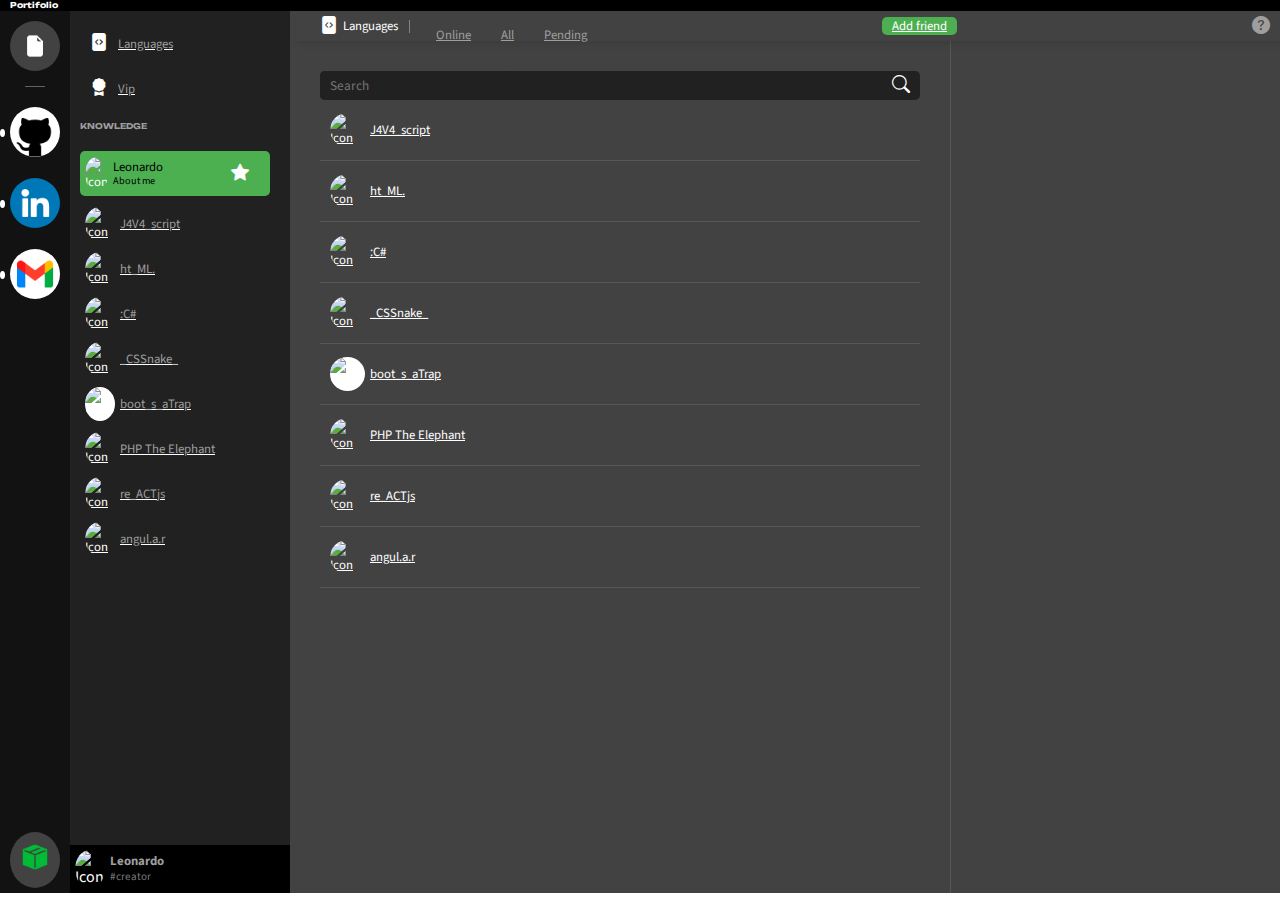
==== index.html @ 5e17e636 "bottom icon" ====
<!DOCTYPE html>
<html lang="pt-br">
<head>
    <meta charset="UTF-8">
    <meta http-equiv="X-UA-Compatible" content="IE=edge">
    <meta name="viewport" content="width=device-width, initial-scale=1.0">
    <link rel="stylesheet" href="https://stackpath.bootstrapcdn.com/bootstrap/4.1.3/css/bootstrap.min.css" integrity="sha384-MCw98/SFnGE8fJT3GXwEOngsV7Zt27NXFoaoApmYm81iuXoPkFOJwJ8ERdknLPMO" crossorigin="anonymous">
    <link rel="stylesheet" href="https://cdn.jsdelivr.net/npm/bootstrap-icons@1.10.3/font/bootstrap-icons.css">
    <link rel="preconnect" href="https://fonts.googleapis.com">
    <link rel="preconnect" href="https://fonts.gstatic.com" crossorigin>
    <link href="https://fonts.googleapis.com/css2?family=Source+Sans+Pro&family=Unbounded:wght@400;700&display=swap" rel="stylesheet">
    <link rel="shortcut icon" href="src/img/favicon.png" type="image/x-icon">
    <link rel="stylesheet" href="src/style.css">
    <title>Portifolio - Leonardo Rodrigues</title>
</head>
<body>
    <main>
        <div class="header"><h1>Portifolio</h1></div>
            <section class="leftbar">
                <div class="socials">
                    <img class="img fixed" src="src/img/start.png" alt="Start" width="50">
                    <div class="bar"></div>
                    <div class="server">
                        <a href="https://github.com/leuxtc/" target="_blank" data-toggle="tooltip" data-placement="right" title="GitHub" data-bs-toggle="tooltip" data-bs-placement="right">
                            <img class="img github" src="src/img/github.png" alt="GitHub" width="50">
                        </a>
                    </div>
                    <div class="server">
                        <a href="https://linkedin.com/in/leorodrosario/" target="_blank" data-toggle="tooltip" data-placement="right" title="LinkedIn" data-bs-toggle="tooltip" data-bs-placement="right">
                            <img class="img linkedin" src="src/img/linkedin.png" alt="LinkedIn" width="50">
                        </a>
                    </div>
                    <div class="server">
                        <a href="mailto:leorod.rosario@gmail.com" target="_blank" data-toggle="tooltip" data-placement="right" title="Email" data-bs-toggle="tooltip" data-bs-placement="right">
                            <img class="img gmail" src="src/img/gmail.png" alt="Gmail" width="50">
                        </a>
                    </div>
                </div>
                <a class="img fixed" href="https://github.com/leuxtc/Portifolio" target="_blank">
                    <img src="src/img/box-seam.png" alt="Repository" width="50px">
                </a>
            </section>

        <section class="languages">
            <article class="sections">
                <a href="#" class="item press btn">
                    <i class="bi bi-file-code-fill"></i>
                    <p>Languages</p>
                </a>
                <a href="#" class="item press btn">
                    <i class="bi bi-award-fill"></i>
                    <p>Vip</p>
                </a>
                <h1>KNOWLEDGE</h1>
            </article>
            <article class="overflow languages-list">
                <div class="item press portifolio">
                    <img src="https://avatars.githubusercontent.com/u/76859490?v=4"alt="Icon" class="icon">
                    <div class="name">
                        <p id="name">Leonardo</p>
                        <p id="aboutme">About me</p>
                    </div>
                    <i class="bi bi-star-fill"></i>
                </div>
                <div class="languages-users">
                    <a href="#" class="item press">
                        <img src="https://cdn-icons-png.flaticon.com/512/5968/5968292.png"alt="Icon" class="icon">
                        <p>J4V4_script</p>
                    </a>
                    <a href="#" class="item press">
                        <img src="https://cdn-icons-png.flaticon.com/512/1051/1051277.png"alt="Icon" class="icon">
                        <p>ht_ML.</p>
                    </a>
                    <a href="#" class="item press">
                        <img src="https://cdn-icons-png.flaticon.com/512/6132/6132221.png"alt="Icon" class="icon">
                        <p>:C#</p>
                    </a>
                    <a href="#" class="item press">
                        <img src="https://cdn-icons-png.flaticon.com/512/732/732190.png"alt="Icon" class="icon">
                        <p>_CSSnake_</p>
                    </a>
                    <a href="#" class="item press">
                        <img src="https://cdn-icons-png.flaticon.com/512/5968/5968672.png"alt="Icon" class="icon" style="background-color: white;">
                        <p>boot_s_aTrap</p>
                    </a>
                    <a href="#" class="item press">
                        <img src="https://cdn-icons-png.flaticon.com/512/528/528261.png"alt="Icon" class="icon">
                        <p>PHP The Elephant</p>
                    </a>
                    <a href="#" class="item press">
                        <img src="https://cdn-icons-png.flaticon.com/512/875/875209.png"alt="Icon" class="icon">
                        <p>re_ACTjs</p>
                    </a>
                    <a href="#" class="item press">
                        <img src="https://cdn.jsdelivr.net/gh/devicons/devicon/icons/angularjs/angularjs-original.svg"alt="Icon" class="icon">
                        <p>angul.a.r</p>
                    </a>
                </div>
            </article>
            <div class="perfil">
                <img src="https://avatars.githubusercontent.com/u/76859490?v=4" alt="Icon"class="icon">
                <div class="name">
                    <p id="username">Leonardo</p>
                    <p id="tag">#creator</p>
                </div>
            </div>
        </section>

        <section class="active">
            <article class="active-header">
                <div class="active-title">
                    <i class="bi bi-file-code-fill"></i>
                    <p>Languages</p>
                    <div class="bar"></div>
                    <nav>
                        <ul>
                            <li>
                                <a href="#" class="press"  id="online">Online</a>
                            </li>
                            <li>
                                <a href="#" class="press"  id="all">All</a>
                            </li>
                            <li>
                                <a href="#" class="press"  id="pending">Pending</a>
                            </li>
                            
                        </ul>
                    </nav>
                </div>
                <a href="https://github.com/leuxtc" target="_blank" class="press"  id="add">Add friend</a>
                <a href="#" class="press bi bi-question-circle-fill" data-toggle="tooltip" data-placement="bottom" title="About" data-bs-toggle="tooltip" data-bs-placement="right"></a>
            </article>

            <article class="active-languages">
                <label for="search" class="search">
                    <input type="search" name="search" id="search" placeholder="Search" autocomplete="off">
                    <i class="bi bi-search"></i>
                </label>

                <div class="active-list overflow">
                    <a href="#" class="item press">
                        <img src="https://cdn-icons-png.flaticon.com/512/5968/5968292.png"alt="Icon" class="icon">
                        <p>J4V4_script</p>
                    </a>
                    <a href="#" class="item press">
                        <img src="https://cdn-icons-png.flaticon.com/512/1051/1051277.png"alt="Icon" class="icon">
                        <p>ht_ML.</p>
                    </a>
                    <a href="#" class="item press">
                        <img src="https://cdn-icons-png.flaticon.com/512/6132/6132221.png"alt="Icon" class="icon">
                        <p>:C#</p>
                    </a>
                    <a href="#" class="item press">
                        <img src="https://cdn-icons-png.flaticon.com/512/732/732190.png"alt="Icon" class="icon">
                        <p>_CSSnake_</p>
                    </a>
                    <a href="#" class="item press">
                        <img src="https://cdn-icons-png.flaticon.com/512/5968/5968672.png"alt="Icon" class="icon" style="background-color: white;">
                        <p>boot_s_aTrap</p>
                    </a>
                    <a href="#" class="item press">
                        <img src="https://cdn-icons-png.flaticon.com/512/528/528261.png"alt="Icon" class="icon">
                        <p>PHP The Elephant</p>
                    </a>
                    <a href="#" class="item press">
                        <img src="https://cdn-icons-png.flaticon.com/512/875/875209.png"alt="Icon" class="icon">
                        <p>re_ACTjs</p>
                    </a>
                    <a href="#" class="item press">
                        <img src="https://cdn.jsdelivr.net/gh/devicons/devicon/icons/angularjs/angularjs-original.svg"alt="Icon" class="icon">
                        <p>angul.a.r</p>
                    </a>
                </div>
            </article>
            <article class="learn">
                <div class="studying">
                    
                </div>
            </article>
        </section>
    </main>
    <script src="https://cdnjs.cloudflare.com/ajax/libs/popper.js/1.14.3/umd/popper.min.js" integrity="sha384-ZMP7rVo3mIykV+2+9J3UJ46jBk0WLaUAdn689aCwoqbBJiSnjAK/l8WvCWPIPm49" crossorigin="anonymous"></script>
    <script src="https://code.jquery.com/jquery-3.3.1.slim.min.js" integrity="sha384-q8i/X+965DzO0rT7abK41JStQIAqVgRVzpbzo5smXKp4YfRvH+8abtTE1Pi6jizo" crossorigin="anonymous"></script>
    <script src="https://stackpath.bootstrapcdn.com/bootstrap/4.1.3/js/bootstrap.min.js" integrity="sha384-ChfqqxuZUCnJSK3+MXmPNIyE6ZbWh2IMqE241rYiqJxyMiZ6OW/JmZQ5stwEULTy" crossorigin="anonymous"></script>
    <script>
        const tooltipTriggerList = document.querySelectorAll('[data-bs-toggle="tooltip"]')
        const tooltipList = [...tooltipTriggerList].map(tooltipTriggerEl => new bootstrap.Tooltip(tooltipTriggerEl))
    </script>
</body>
</html>
---- src/style.css ----
@charset "UTF-8";
@import url("https://cdn.jsdelivr.net/npm/bootstrap-icons@1.10.3/font/bootstrap-icons.css");
* {
    margin: 0px;
    padding: 0px;
    font-family: 'Source Sans Pro', sans-serif;
    color: white;
    list-style: none;
    box-sizing: border-box;
}

/* COLORS */
:root {
    --black:          #000000;
    --black-lessdark: #161616;
    --black-darklight:#121212;
    --black-light:    #212121;
    --grey-dark:      #424242;
    --green-dark:     #346936;
    --green:          #4caf50;
    --green-press:    #50bb54;
    --press:          #9e9e9e39;
    --white-dark:     #9e9e9e;
    --white:          #ffffff;
}

/* ---------------GLOBAL CONFIGS---------------- */

/* SCROLLBAR */
::-webkit-scrollbar{
    background-color: transparent;
    width: 8px;
}

::-webkit-scrollbar-thumb {
    background-color: var(--black);
    border-radius: 8px;
}

/* OVERFLOW */
.overflow {
    max-height: 70vh;
    overflow-y: scroll;
}

/* ITEMS */
a:hover {text-decoration: none;}
p{color: var(--white-dark); margin: 0 5px;}
.bi{font-style: normal;}

.item {
    display: flex;
    align-items: center;
    padding: 0 5px;
    height: 45px;
    font-size: .8em;
    cursor: pointer;
}

.press:hover {
    border-radius: 5px;
    background-color: var(--press);
}

.press:hover p{
    color: var(--white);
}

/* ICONS */
.icon {
    border-radius: 50%;
    width: 30px;
}

.bi {
    font-size: 18px;
}

/* ---------------MAIN---------------- */

/* CONTAINERS */
body, html {
    overflow: hidden;
}

main {
    display: grid;
    grid-template-columns: 70px 220px 1fr;
    grid-template-rows: 11px 98vh;
}

/* HEADER */
.header {
    grid-column: 1/4;
    margin: 0;
    
    background-color: var(--black);
}

.header h1 {
    font-family: 'Unbounded', Arial, Helvetica, sans-serif ,cursive;
    font-size: .5em;
    margin: 0 10px;
}

/* SERVERS */
.leftbar {
    display: flex;
    flex-direction: column;
    justify-content: space-between;
    background-color: var(--black-darklight);
}

.socials {
    display: flex;
    flex-direction: column;
}

.server {
    display: flex;
    align-items: center;
    width: 100%;
}

.server::before {
    transition: .3s;
    content: '';
    width: 5px;
    height: 8px;
    border-radius: 50%;
    background-color: var(--white);
}

.server:hover::before {
    transition: .3s;
    height: 20px;
    border-radius: 2px;
}

.img {
    transition: .3s;
    border-radius: 50%;
    margin: 10px 10px 5px 5px;
}

.img:hover {
    transition: .5s;
    border-radius: 10px;
    cursor: pointer;
}

.bar {
    width: 20px;
    height: 1px;
    margin: 10px auto;
    background-color: rgba(255, 255, 255, 0.341);
}

.github {
    background-color: #ffffff;
}

.linkedin {
    background-color: #0077b7;
}

.gmail {
    background-color: #ffffff;
}

.fixed {
    margin-left: 10px;
    background-color: var(--grey-dark);
}

/* LANGUAGES */
.languages {
    display: grid;
    flex-direction: column;
    grid-template-rows: .1fr 65vh;

    grid-column: 2;
    background-color: var(--black-light);
}

.sections {
    margin: 10px;
    grid-row: 1;
}

.sections i {
    margin-left: 5px;
}

.btn p {
    margin-left: 10px;
}

.languages h1 {
    display: flex;
    justify-content: space-between;
    margin: 10px auto;
    font-family: 'Unbounded', Arial, Helvetica, sans-serif ,cursive;
    font-size: .5em;
    color: var(--white-dark);
    cursor: pointer;
}

.languages h1:hover {
    color: var(--white);
}

.languages-list {
    display: flex;
    flex-direction: column;
    padding: 0 10px;

    grid-row: 2;
}

/* PORTIFOLIO */
.portifolio {
    display: flex;
    position: absolute;
    width: 190px;
    border-radius: 5px;
    background-color: var(--green);
    text-decoration: none;
}

.name {
    display: flex;
    flex-direction: column;
}

.name p {
    margin-bottom: 0rem;
    line-height: 1.3em;
    color: var(--black);
}

.name p#aboutme {
    font-size: .8em;
}

.portifolio:hover {
    background-color: var(--green-press);
}

.bi-star-fill {
    transition: 1s;
    margin: 0 35%;
}

.bi-star-fill:hover {
    transition: .8s;
    transform: rotate(1turn) scale(1.2);
    color: yellow;
}

.languages-users {
    margin-top: 50px;
}

/* PERFIL */
.perfil {
    display: flex;
    align-self: flex-end;
    align-items: center;

    position: absolute;
    width: 220px;
    padding: 5px;

    background-color: var(--black);
}

#username {
    font-weight: bold;
    font-size: .8em;
    color: var(--white-dark);
}

#tag {
    color: #9e9e9ec9;
    font-size: .7em;
}

/* ACTIVE HEADER*/
.active {
    display: grid;
    grid-template-columns: 2fr 1fr;
    grid-template-rows: 30px 1fr;
    
    grid-row: 2;
    grid-column: 3;
}

@media screen and (max-width: 780px) {
    .active {
        grid-template-columns: 1fr;
        grid-template-rows: 30px 1fr 1fr;
    }

    .learn {
        grid-row: 3;
    }
}

.active-header {
    display: flex;
    align-items: center;
    justify-content: space-between;

    grid-column: 1/3;
    z-index: 1;

    box-shadow: 7px 0px 10px rgba(0, 0, 0, 0.158);
    background-color: var(--grey-dark);
    font-size: .8em;
}

.active-title {
    display: flex;
    align-items: center;
    margin-left: 30px;
    cursor: pointer;
}

.active-header p {
    color: var(--white);
}

.active-title .bar {
    width: 13px;
    rotate: z 90deg;
}

.nav {
    display: flex;
    justify-content: space-between;
}

.active-header ul {
    display: flex;
    height: 0;
}

.active-header #add {
    border-radius: 5px;
    color: var(--white);
    background-color: var(--green);
}

.active-header a:hover {
    color: var(--white);
}

.active-header a {
    color: var(--white-dark);
    align-self: center;
    margin-left: 10px;
    padding: 0 10px;
}

.bi-question-circle-fill:hover {
    background-color: transparent;
}

/* ACTIVE LANGUAGES */

.active-languages {
    display: flex;
    flex-direction: column;
    padding: 30px;
    background-color: var(--grey-dark);
}

.active-languages p {color: var(--white);}

.search {
    display: flex;
    align-items: center;
    justify-content: space-between;
    border-radius: 5px;
    padding-right: 10px;
    background-color: var(--black-light);
}

#search {
    border: none;
    border-radius: 5px;
    padding: 5px 10px;
    max-width: 100%;
    background-color: var(--black-light);
}

#search::placeholder {
    border: none;
}

.active-languages .item {
    padding: 30px 10px;
    border-bottom: solid 1px var(--press);
}

.active-languages .icon {
    width: 35px;
}

/* LEARN */
.learn {
    border-left: solid 1px var(--press);
    background-color: var(--grey-dark);
}
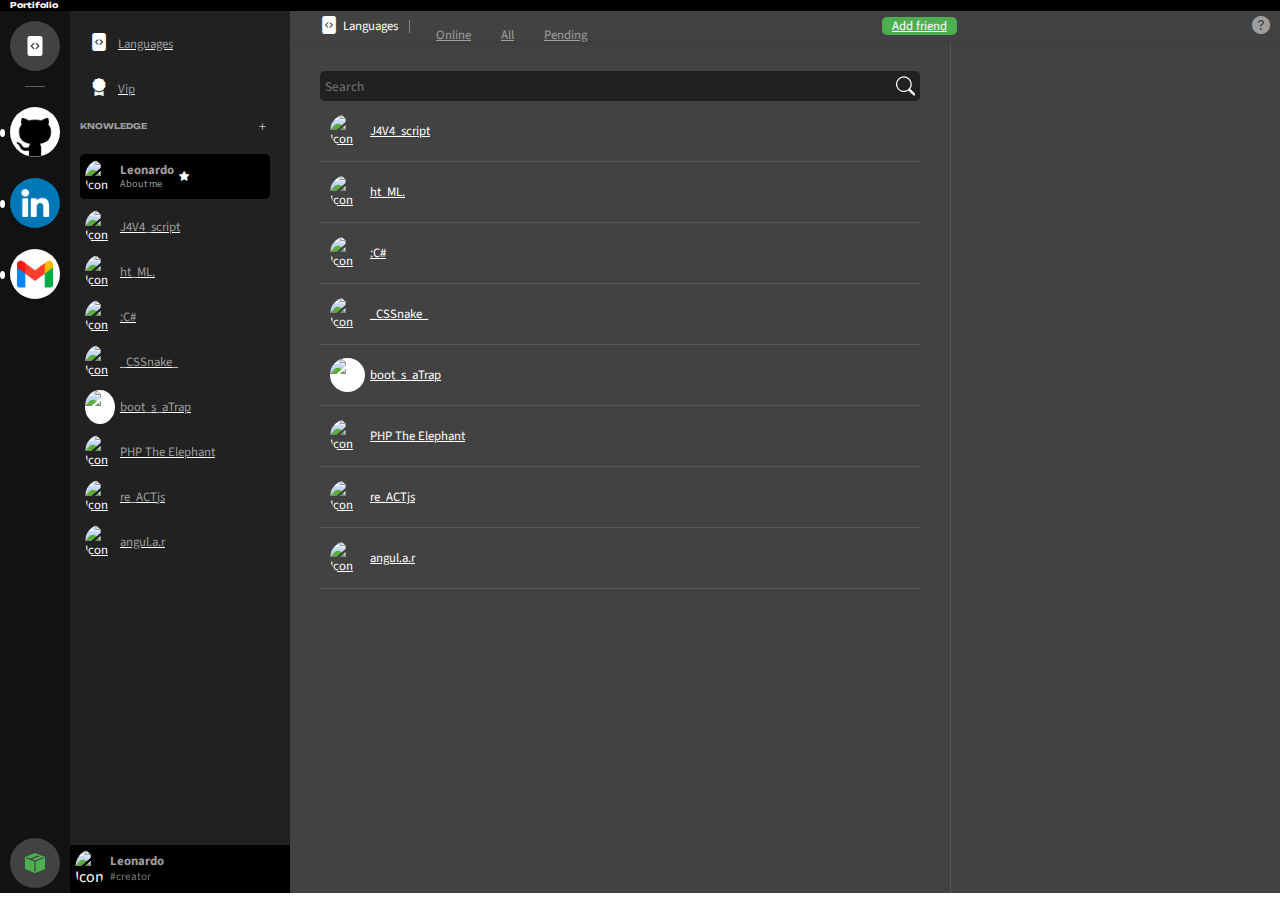
==== commit b013e0de: "Socials" ====
--- a/index.html
+++ b/index.html
@@ -1,45 +1,64 @@
 <!DOCTYPE html>
 <html lang="pt-br">
+
 <head>
     <meta charset="UTF-8">
     <meta http-equiv="X-UA-Compatible" content="IE=edge">
     <meta name="viewport" content="width=device-width, initial-scale=1.0">
-    <link rel="stylesheet" href="https://stackpath.bootstrapcdn.com/bootstrap/4.1.3/css/bootstrap.min.css" integrity="sha384-MCw98/SFnGE8fJT3GXwEOngsV7Zt27NXFoaoApmYm81iuXoPkFOJwJ8ERdknLPMO" crossorigin="anonymous">
+    <link rel="stylesheet" href="https://stackpath.bootstrapcdn.com/bootstrap/4.1.3/css/bootstrap.min.css"
+        integrity="sha384-MCw98/SFnGE8fJT3GXwEOngsV7Zt27NXFoaoApmYm81iuXoPkFOJwJ8ERdknLPMO" crossorigin="anonymous">
     <link rel="stylesheet" href="https://cdn.jsdelivr.net/npm/bootstrap-icons@1.10.3/font/bootstrap-icons.css">
     <link rel="preconnect" href="https://fonts.googleapis.com">
     <link rel="preconnect" href="https://fonts.gstatic.com" crossorigin>
-    <link href="https://fonts.googleapis.com/css2?family=Source+Sans+Pro&family=Unbounded:wght@400;700&display=swap" rel="stylesheet">
+    <link href="https://fonts.googleapis.com/css2?family=Source+Sans+Pro&family=Unbounded:wght@400;700&display=swap"
+        rel="stylesheet">
     <link rel="shortcut icon" href="src/img/favicon.png" type="image/x-icon">
     <link rel="stylesheet" href="src/style.css">
     <title>Portifolio - Leonardo Rodrigues</title>
 </head>
+
 <body>
     <main>
-        <div class="header"><h1>Portifolio</h1></div>
-            <section class="leftbar">
-                <div class="socials">
-                    <img class="img fixed" src="src/img/start.png" alt="Start" width="50">
-                    <div class="bar"></div>
-                    <div class="server">
-                        <a href="https://github.com/leuxtc/" target="_blank" data-toggle="tooltip" data-placement="right" title="GitHub" data-bs-toggle="tooltip" data-bs-placement="right">
-                            <img class="img github" src="src/img/github.png" alt="GitHub" width="50">
-                        </a>
-                    </div>
-                    <div class="server">
-                        <a href="https://linkedin.com/in/leorodrosario/" target="_blank" data-toggle="tooltip" data-placement="right" title="LinkedIn" data-bs-toggle="tooltip" data-bs-placement="right">
-                            <img class="img linkedin" src="src/img/linkedin.png" alt="LinkedIn" width="50">
-                        </a>
-                    </div>
-                    <div class="server">
-                        <a href="mailto:leorod.rosario@gmail.com" target="_blank" data-toggle="tooltip" data-placement="right" title="Email" data-bs-toggle="tooltip" data-bs-placement="right">
-                            <img class="img gmail" src="src/img/gmail.png" alt="Gmail" width="50">
-                        </a>
-                    </div>
-                </div>
-                <a class="img fixed" href="https://github.com/leuxtc/Portifolio" target="_blank">
-                    <img src="src/img/box-seam.png" alt="Repository" width="50px">
+        <div class="header">
+            <h1>Portifolio</h1>
+        </div>
+        <section class="leftbar">
+            <div class="socials">
+                <a href="index.html" class="img svg">
+                    <svg xmlns="http://www.w3.org/2000/svg" width="16" height="16" fill="currentColor"
+                        class="bi bi-file-code-fill" viewBox="0 0 16 16">
+                        <path
+                            d="M12 0H4a2 2 0 0 0-2 2v12a2 2 0 0 0 2 2h8a2 2 0 0 0 2-2V2a2 2 0 0 0-2-2zM6.646 5.646a.5.5 0 1 1 .708.708L5.707 8l1.647 1.646a.5.5 0 0 1-.708.708l-2-2a.5.5 0 0 1 0-.708l2-2zm2.708 0 2 2a.5.5 0 0 1 0 .708l-2 2a.5.5 0 0 1-.708-.708L10.293 8 8.646 6.354a.5.5 0 1 1 .708-.708z" />
+                    </svg>
                 </a>
-            </section>
+                <div class="bar"></div>
+                <div class="server">
+                    <a href="https://github.com/leuxtc/" target="_blank" data-toggle="tooltip" data-placement="right"
+                        title="GitHub" data-bs-toggle="tooltip" data-bs-placement="right">
+                        <img class="img github" src="src/img/github.png" alt="GitHub" width="50">
+                    </a>
+                </div>
+                <div class="server">
+                    <a href="https://linkedin.com/in/leorodrosario/" target="_blank" data-toggle="tooltip"
+                        data-placement="right" title="LinkedIn" data-bs-toggle="tooltip" data-bs-placement="right">
+                        <img class="img linkedin" src="src/img/linkedin.png" alt="LinkedIn" width="50">
+                    </a>
+                </div>
+                <div class="server">
+                    <a href="mailto:leorod.rosario@gmail.com" target="_blank" data-toggle="tooltip"
+                        data-placement="right" title="Email" data-bs-toggle="tooltip" data-bs-placement="right">
+                        <img class="img gmail" src="src/img/gmail.png" alt="Gmail" width="50">
+                    </a>
+                </div>
+            </div>
+            <a class="img svg" id="svg-bottom" href="https://github.com/leuxtc/Portifolio" target="_blank">
+                <svg xmlns="http://www.w3.org/2000/svg" width="16" height="16" fill="#4caf50"
+                    class="bi bi-box-seam-fill" viewBox="0 0 16 16">
+                    <path fill-rule="evenodd"
+                        d="M15.528 2.973a.75.75 0 0 1 .472.696v8.662a.75.75 0 0 1-.472.696l-7.25 2.9a.75.75 0 0 1-.557 0l-7.25-2.9A.75.75 0 0 1 0 12.331V3.669a.75.75 0 0 1 .471-.696L7.443.184l.01-.003.268-.108a.75.75 0 0 1 .558 0l.269.108.01.003 6.97 2.789ZM10.404 2 4.25 4.461 1.846 3.5 1 3.839v.4l6.5 2.6v7.922l.5.2.5-.2V6.84l6.5-2.6v-.4l-.846-.339L8 5.961 5.596 5l6.154-2.461L10.404 2Z" />
+                </svg>
+            </a>
+        </section>
 
         <section class="languages">
             <article class="sections">
@@ -51,11 +70,11 @@
                     <i class="bi bi-award-fill"></i>
                     <p>Vip</p>
                 </a>
-                <h1>KNOWLEDGE</h1>
+                <h1 class="knowledge">KNOWLEDGE<i class="bi bi-plus-lg"></i></h1>
             </article>
             <article class="overflow languages-list">
                 <div class="item press portifolio">
-                    <img src="https://avatars.githubusercontent.com/u/76859490?v=4"alt="Icon" class="icon">
+                    <img src="https://avatars.githubusercontent.com/u/76859490?v=4" alt="Icon" class="icon">
                     <div class="name">
                         <p id="name">Leonardo</p>
                         <p id="aboutme">About me</p>
@@ -64,41 +83,43 @@
                 </div>
                 <div class="languages-users">
                     <a href="#" class="item press">
-                        <img src="https://cdn-icons-png.flaticon.com/512/5968/5968292.png"alt="Icon" class="icon">
+                        <img src="https://cdn-icons-png.flaticon.com/512/5968/5968292.png" alt="Icon" class="icon">
                         <p>J4V4_script</p>
                     </a>
                     <a href="#" class="item press">
-                        <img src="https://cdn-icons-png.flaticon.com/512/1051/1051277.png"alt="Icon" class="icon">
+                        <img src="https://cdn-icons-png.flaticon.com/512/1051/1051277.png" alt="Icon" class="icon">
                         <p>ht_ML.</p>
                     </a>
                     <a href="#" class="item press">
-                        <img src="https://cdn-icons-png.flaticon.com/512/6132/6132221.png"alt="Icon" class="icon">
+                        <img src="https://cdn-icons-png.flaticon.com/512/6132/6132221.png" alt="Icon" class="icon">
                         <p>:C#</p>
                     </a>
                     <a href="#" class="item press">
-                        <img src="https://cdn-icons-png.flaticon.com/512/732/732190.png"alt="Icon" class="icon">
+                        <img src="https://cdn-icons-png.flaticon.com/512/732/732190.png" alt="Icon" class="icon">
                         <p>_CSSnake_</p>
                     </a>
                     <a href="#" class="item press">
-                        <img src="https://cdn-icons-png.flaticon.com/512/5968/5968672.png"alt="Icon" class="icon" style="background-color: white;">
+                        <img src="https://cdn-icons-png.flaticon.com/512/5968/5968672.png" alt="Icon" class="icon"
+                            style="background-color: white;">
                         <p>boot_s_aTrap</p>
                     </a>
                     <a href="#" class="item press">
-                        <img src="https://cdn-icons-png.flaticon.com/512/528/528261.png"alt="Icon" class="icon">
+                        <img src="https://cdn-icons-png.flaticon.com/512/528/528261.png" alt="Icon" class="icon">
                         <p>PHP The Elephant</p>
                     </a>
                     <a href="#" class="item press">
-                        <img src="https://cdn-icons-png.flaticon.com/512/875/875209.png"alt="Icon" class="icon">
+                        <img src="https://cdn-icons-png.flaticon.com/512/875/875209.png" alt="Icon" class="icon">
                         <p>re_ACTjs</p>
                     </a>
                     <a href="#" class="item press">
-                        <img src="https://cdn.jsdelivr.net/gh/devicons/devicon/icons/angularjs/angularjs-original.svg"alt="Icon" class="icon">
+                        <img src="https://cdn.jsdelivr.net/gh/devicons/devicon/icons/angularjs/angularjs-original.svg"
+                            alt="Icon" class="icon">
                         <p>angul.a.r</p>
                     </a>
                 </div>
             </article>
             <div class="perfil">
-                <img src="https://avatars.githubusercontent.com/u/76859490?v=4" alt="Icon"class="icon">
+                <img src="https://avatars.githubusercontent.com/u/76859490?v=4" alt="Icon" class="icon">
                 <div class="name">
                     <p id="username">Leonardo</p>
                     <p id="tag">#creator</p>
@@ -115,76 +136,86 @@
                     <nav>
                         <ul>
                             <li>
-                                <a href="#" class="press"  id="online">Online</a>
+                                <a href="#" class="press" id="online">Online</a>
                             </li>
                             <li>
-                                <a href="#" class="press"  id="all">All</a>
+                                <a href="#" class="press" id="all">All</a>
                             </li>
                             <li>
-                                <a href="#" class="press"  id="pending">Pending</a>
+                                <a href="#" class="press" id="pending">Pending</a>
                             </li>
-                            
+
                         </ul>
                     </nav>
                 </div>
-                <a href="https://github.com/leuxtc" target="_blank" class="press"  id="add">Add friend</a>
-                <a href="#" class="press bi bi-question-circle-fill" data-toggle="tooltip" data-placement="bottom" title="About" data-bs-toggle="tooltip" data-bs-placement="right"></a>
+                <a href="https://github.com/leuxtc" target="_blank" class="press" id="add">Add friend</a>
+                <a href="#" class="press bi bi-question-circle-fill" data-toggle="tooltip" data-placement="bottom"
+                    title="About" data-bs-toggle="tooltip" data-bs-placement="right"></a>
             </article>
 
             <article class="active-languages">
-                <label for="search" class="search">
-                    <input type="search" name="search" id="search" placeholder="Search" autocomplete="off">
-                    <i class="bi bi-search"></i>
-                </label>
-
+                <div class="search">
+                    <input type="search" name="search" id="search" placeholder="Search" autocomplete="off" >
+                    <svg xmlns="http://www.w3.org/2000/svg" width="16" height="16" fill="currentColor" class="bi bi-search" viewBox="0 0 16 16">
+                        <path d="M11.742 10.344a6.5 6.5 0 1 0-1.397 1.398h-.001c.03.04.062.078.098.115l3.85 3.85a1 1 0 0 0 1.415-1.414l-3.85-3.85a1.007 1.007 0 0 0-.115-.1zM12 6.5a5.5 5.5 0 1 1-11 0 5.5 5.5 0 0 1 11 0z"/>
+                    </svg>
+                </div>
                 <div class="active-list overflow">
                     <a href="#" class="item press">
-                        <img src="https://cdn-icons-png.flaticon.com/512/5968/5968292.png"alt="Icon" class="icon">
+                        <img src="https://cdn-icons-png.flaticon.com/512/5968/5968292.png" alt="Icon" class="icon">
                         <p>J4V4_script</p>
                     </a>
                     <a href="#" class="item press">
-                        <img src="https://cdn-icons-png.flaticon.com/512/1051/1051277.png"alt="Icon" class="icon">
+                        <img src="https://cdn-icons-png.flaticon.com/512/1051/1051277.png" alt="Icon" class="icon">
                         <p>ht_ML.</p>
                     </a>
                     <a href="#" class="item press">
-                        <img src="https://cdn-icons-png.flaticon.com/512/6132/6132221.png"alt="Icon" class="icon">
+                        <img src="https://cdn-icons-png.flaticon.com/512/6132/6132221.png" alt="Icon" class="icon">
                         <p>:C#</p>
                     </a>
                     <a href="#" class="item press">
-                        <img src="https://cdn-icons-png.flaticon.com/512/732/732190.png"alt="Icon" class="icon">
+                        <img src="https://cdn-icons-png.flaticon.com/512/732/732190.png" alt="Icon" class="icon">
                         <p>_CSSnake_</p>
                     </a>
                     <a href="#" class="item press">
-                        <img src="https://cdn-icons-png.flaticon.com/512/5968/5968672.png"alt="Icon" class="icon" style="background-color: white;">
+                        <img src="https://cdn-icons-png.flaticon.com/512/5968/5968672.png" alt="Icon" class="icon"
+                            style="background-color: white;">
                         <p>boot_s_aTrap</p>
                     </a>
                     <a href="#" class="item press">
-                        <img src="https://cdn-icons-png.flaticon.com/512/528/528261.png"alt="Icon" class="icon">
+                        <img src="https://cdn-icons-png.flaticon.com/512/528/528261.png" alt="Icon" class="icon">
                         <p>PHP The Elephant</p>
                     </a>
                     <a href="#" class="item press">
-                        <img src="https://cdn-icons-png.flaticon.com/512/875/875209.png"alt="Icon" class="icon">
+                        <img src="https://cdn-icons-png.flaticon.com/512/875/875209.png" alt="Icon" class="icon">
                         <p>re_ACTjs</p>
                     </a>
                     <a href="#" class="item press">
-                        <img src="https://cdn.jsdelivr.net/gh/devicons/devicon/icons/angularjs/angularjs-original.svg"alt="Icon" class="icon">
+                        <img src="https://cdn.jsdelivr.net/gh/devicons/devicon/icons/angularjs/angularjs-original.svg"
+                            alt="Icon" class="icon">
                         <p>angul.a.r</p>
                     </a>
                 </div>
             </article>
             <article class="learn">
                 <div class="studying">
-                    
+
                 </div>
             </article>
         </section>
+
     </main>
-    <script src="https://cdnjs.cloudflare.com/ajax/libs/popper.js/1.14.3/umd/popper.min.js" integrity="sha384-ZMP7rVo3mIykV+2+9J3UJ46jBk0WLaUAdn689aCwoqbBJiSnjAK/l8WvCWPIPm49" crossorigin="anonymous"></script>
-    <script src="https://code.jquery.com/jquery-3.3.1.slim.min.js" integrity="sha384-q8i/X+965DzO0rT7abK41JStQIAqVgRVzpbzo5smXKp4YfRvH+8abtTE1Pi6jizo" crossorigin="anonymous"></script>
-    <script src="https://stackpath.bootstrapcdn.com/bootstrap/4.1.3/js/bootstrap.min.js" integrity="sha384-ChfqqxuZUCnJSK3+MXmPNIyE6ZbWh2IMqE241rYiqJxyMiZ6OW/JmZQ5stwEULTy" crossorigin="anonymous"></script>
-    <script>
-        const tooltipTriggerList = document.querySelectorAll('[data-bs-toggle="tooltip"]')
-        const tooltipList = [...tooltipTriggerList].map(tooltipTriggerEl => new bootstrap.Tooltip(tooltipTriggerEl))
-    </script>
+    <script src="https://cdnjs.cloudflare.com/ajax/libs/popper.js/1.14.3/umd/popper.min.js"
+        integrity="sha384-ZMP7rVo3mIykV+2+9J3UJ46jBk0WLaUAdn689aCwoqbBJiSnjAK/l8WvCWPIPm49"
+        crossorigin="anonymous"></script>
+    <script src="https://code.jquery.com/jquery-3.3.1.slim.min.js"
+        integrity="sha384-q8i/X+965DzO0rT7abK41JStQIAqVgRVzpbzo5smXKp4YfRvH+8abtTE1Pi6jizo"
+        crossorigin="anonymous"></script>
+    <script src="https://stackpath.bootstrapcdn.com/bootstrap/4.1.3/js/bootstrap.min.js"
+        integrity="sha384-ChfqqxuZUCnJSK3+MXmPNIyE6ZbWh2IMqE241rYiqJxyMiZ6OW/JmZQ5stwEULTy"
+        crossorigin="anonymous"></script>
+
+    <script src="src/script/script.js"></script>
 </body>
+
 </html>--- a/src/style.css
+++ b/src/style.css
@@ -16,6 +16,7 @@
     --black-darklight:#121212;
     --black-light:    #212121;
     --grey-dark:      #424242;
+    --blue:           #0077b7;
     --green-dark:     #346936;
     --green:          #4caf50;
     --green-press:    #50bb54;
@@ -39,7 +40,7 @@
 
 /* OVERFLOW */
 .overflow {
-    max-height: 70vh;
+    max-height: 66vh;
     overflow-y: scroll;
 }
 
@@ -87,6 +88,8 @@
     display: grid;
     grid-template-columns: 70px 220px 1fr;
     grid-template-rows: 11px 98vh;
+
+    max-width: 100vw;
 }
 
 /* HEADER */
@@ -157,7 +160,7 @@
 }
 
 .github {
-    background-color: #ffffff;
+    background-color: var(--white);
 }
 
 .linkedin {
@@ -165,19 +168,35 @@
 }
 
 .gmail {
-    background-color: #ffffff;
-}
-
-.fixed {
+    background-color: var(--white);
+}
+
+svg {
+    width: 20px;
+    height: 20px;
+    margin: 15px;
+}
+
+.svg {
+    width: 50px;
+    height: 50px;
     margin-left: 10px;
     background-color: var(--grey-dark);
+}
+
+#svg-bottom:hover svg {
+    fill: var(--white);
+}
+
+#svg-bottom:hover {
+    background-color: var(--green);
 }
 
 /* LANGUAGES */
 .languages {
     display: grid;
     flex-direction: column;
-    grid-template-rows: .1fr 65vh;
+    grid-template-rows: .1fr 1fr;
 
     grid-column: 2;
     background-color: var(--black-light);
@@ -185,6 +204,7 @@
 
 .sections {
     margin: 10px;
+    max-width: 85%;
     grid-row: 1;
 }
 
@@ -196,7 +216,8 @@
     margin-left: 10px;
 }
 
-.languages h1 {
+/* KNOWLEDGE */
+.languages .knowledge {
     display: flex;
     justify-content: space-between;
     margin: 10px auto;
@@ -206,10 +227,15 @@
     cursor: pointer;
 }
 
-.languages h1:hover {
-    color: var(--white);
-}
-
+.languages .knowledge:hover {
+    color: var(--white);
+}
+
+.bi-plus-lg {
+    font-size: 1.1em;
+}
+
+/* LIST */
 .languages-list {
     display: flex;
     flex-direction: column;
@@ -224,7 +250,7 @@
     position: absolute;
     width: 190px;
     border-radius: 5px;
-    background-color: var(--green);
+    background-color: var(--black);
     text-decoration: none;
 }
 
@@ -236,7 +262,11 @@
 .name p {
     margin-bottom: 0rem;
     line-height: 1.3em;
-    color: var(--black);
+    color: var(--white-dark);
+}
+
+.name p#name {
+    font-weight: bold;
 }
 
 .name p#aboutme {
@@ -244,17 +274,18 @@
 }
 
 .portifolio:hover {
-    background-color: var(--green-press);
+    background-color: var(--green);
 }
 
 .bi-star-fill {
     transition: 1s;
+    font-size: .8em;
+}
+
+.portifolio:hover .bi-star-fill{
+    transition: .8s;
     margin: 0 35%;
-}
-
-.bi-star-fill:hover {
-    transition: .8s;
-    transform: rotate(1turn) scale(1.2);
+    transform: rotate(.2turn) scale(2);
     color: yellow;
 }
 
@@ -292,19 +323,10 @@
     grid-template-columns: 2fr 1fr;
     grid-template-rows: 30px 1fr;
     
+    max-width: 100vw;
+
     grid-row: 2;
     grid-column: 3;
-}
-
-@media screen and (max-width: 780px) {
-    .active {
-        grid-template-columns: 1fr;
-        grid-template-rows: 30px 1fr 1fr;
-    }
-
-    .learn {
-        grid-row: 3;
-    }
 }
 
 .active-header {
@@ -376,22 +398,35 @@
     background-color: var(--grey-dark);
 }
 
-.active-languages p {color: var(--white);}
+.active-languages p {
+    color: var(--white);
+}
 
 .search {
     display: flex;
     align-items: center;
     justify-content: space-between;
     border-radius: 5px;
-    padding-right: 10px;
+    padding: 5px;
     background-color: var(--black-light);
+}
+
+.bi-search {
+    margin: 0;
+}
+
+.search:hover{
+    
+}
+
+#search:focus {
+    outline: none;
 }
 
 #search {
     border: none;
     border-radius: 5px;
-    padding: 5px 10px;
-    max-width: 100%;
+    width: 100%;
     background-color: var(--black-light);
 }
 
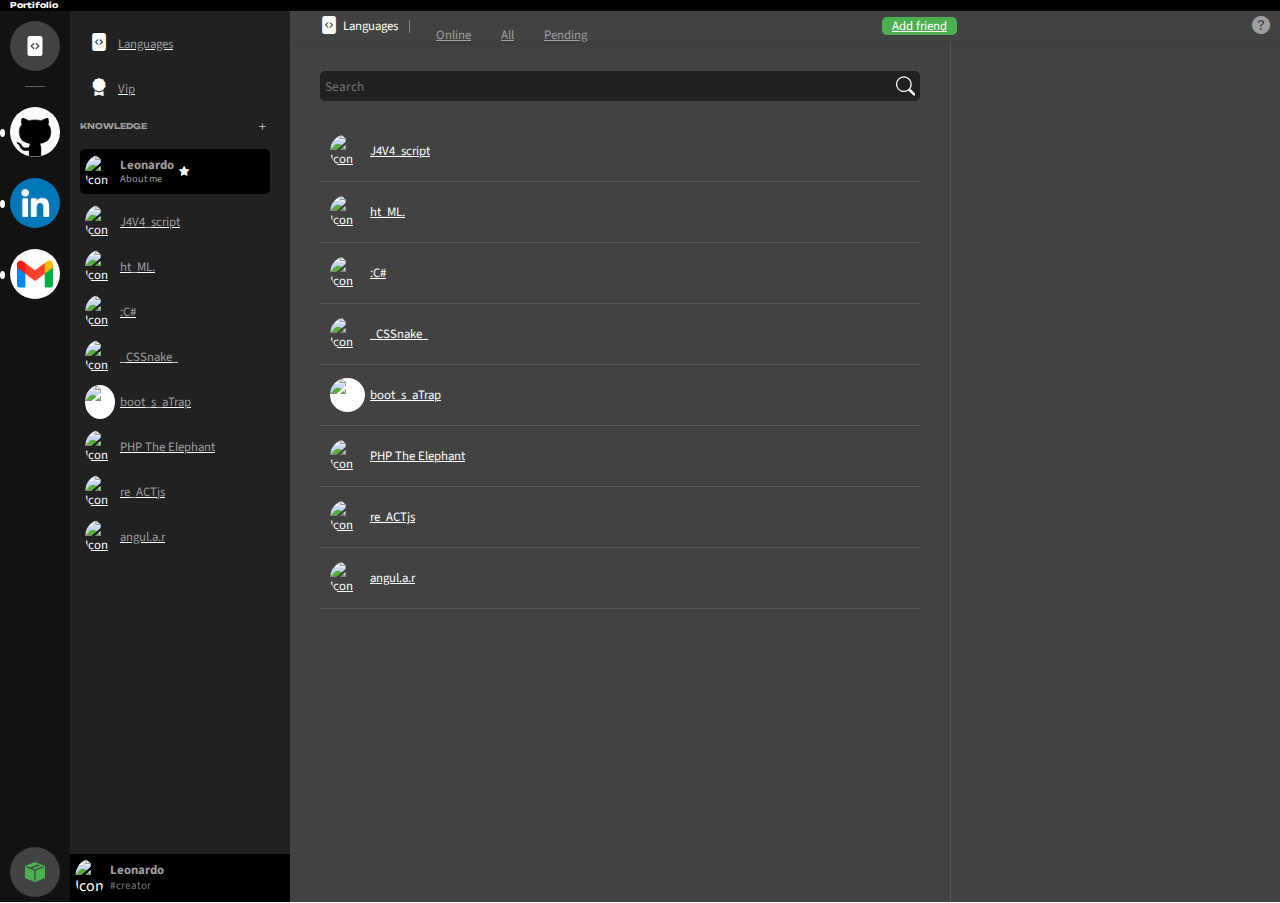
==== commit 7b342e2d: "Active" ====
--- a/index.html
+++ b/index.html
@@ -161,7 +161,7 @@
                     </svg>
                 </div>
                 <div class="active-list overflow">
-                    <a href="#" class="item press">
+                    <a href="#" class="item press active-item">
                         <img src="https://cdn-icons-png.flaticon.com/512/5968/5968292.png" alt="Icon" class="icon">
                         <p>J4V4_script</p>
                     </a>
--- a/src/style.css
+++ b/src/style.css
@@ -87,7 +87,7 @@
 main {
     display: grid;
     grid-template-columns: 70px 220px 1fr;
-    grid-template-rows: 11px 98vh;
+    grid-template-rows: 11px 99vh;
 
     max-width: 100vw;
 }
@@ -220,9 +220,11 @@
 .languages .knowledge {
     display: flex;
     justify-content: space-between;
-    margin: 10px auto;
+
+    margin: 10px auto 5px auto;
     font-family: 'Unbounded', Arial, Helvetica, sans-serif ,cursive;
     font-size: .5em;
+    
     color: var(--white-dark);
     cursor: pointer;
 }
@@ -406,17 +408,22 @@
     display: flex;
     align-items: center;
     justify-content: space-between;
+
+    margin-bottom: 20px;
+    padding: 5px;
+    
     border-radius: 5px;
-    padding: 5px;
     background-color: var(--black-light);
 }
 
 .bi-search {
+    transition: .3s;
     margin: 0;
 }
 
-.search:hover{
-    
+.search:hover .bi-search{
+    transition: .8s;
+    transform: scale(.9);
 }
 
 #search:focus {
@@ -435,6 +442,7 @@
 }
 
 .active-languages .item {
+    display: flex;
     padding: 30px 10px;
     border-bottom: solid 1px var(--press);
 }
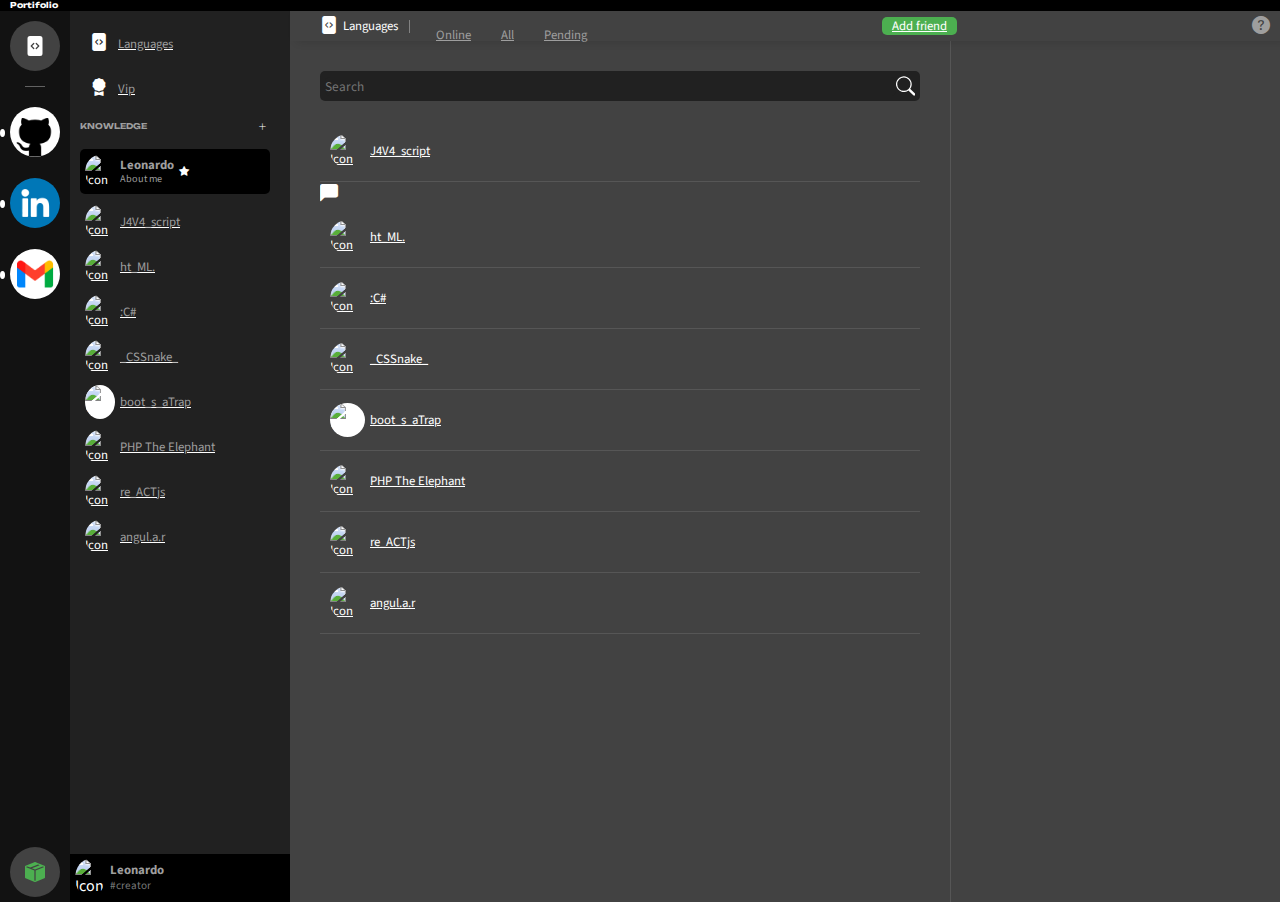
==== commit ddf80d8a: "Active" ====
--- a/index.html
+++ b/index.html
@@ -162,8 +162,11 @@
                 </div>
                 <div class="active-list overflow">
                     <a href="#" class="item press active-item">
-                        <img src="https://cdn-icons-png.flaticon.com/512/5968/5968292.png" alt="Icon" class="icon">
-                        <p>J4V4_script</p>
+                        <div class="active-item-left">
+                            <img src="https://cdn-icons-png.flaticon.com/512/5968/5968292.png" alt="Icon" class="icon">
+                            <p>J4V4_script</p>
+                        </div>
+                        <a href="active-item-right "><i class="bi bi-chat-left-fill"></i></a>
                     </a>
                     <a href="#" class="item press">
                         <img src="https://cdn-icons-png.flaticon.com/512/1051/1051277.png" alt="Icon" class="icon">
--- a/src/style.css
+++ b/src/style.css
@@ -16,11 +16,11 @@
     --black-darklight:#121212;
     --black-light:    #212121;
     --grey-dark:      #424242;
+    --grey-light:     #9e9e9e39;
     --blue:           #0077b7;
     --green-dark:     #346936;
     --green:          #4caf50;
     --green-press:    #50bb54;
-    --press:          #9e9e9e39;
     --white-dark:     #9e9e9e;
     --white:          #ffffff;
 }
@@ -60,7 +60,7 @@
 
 .press:hover {
     border-radius: 5px;
-    background-color: var(--press);
+    background-color: var(--grey-light);
 }
 
 .press:hover p{
@@ -441,10 +441,31 @@
     border: none;
 }
 
+.active-item {
+    display: flex;
+    justify-content: space-between;
+}
+
+.active-item-left {
+    display: flex;
+    align-items: center;
+}
+
+
+.active-item-right{
+    display: flex;
+    justify-content: center;
+    align-items: center;
+    width: 40px;
+    height: 40px;
+    border-radius: 50%;
+    background-color: var(--grey-light);
+}
+
 .active-languages .item {
     display: flex;
     padding: 30px 10px;
-    border-bottom: solid 1px var(--press);
+    border-bottom: solid 1px var(--grey-light);
 }
 
 .active-languages .icon {
@@ -453,6 +474,6 @@
 
 /* LEARN */
 .learn {
-    border-left: solid 1px var(--press);
+    border-left: solid 1px var(--grey-light);
     background-color: var(--grey-dark);
 }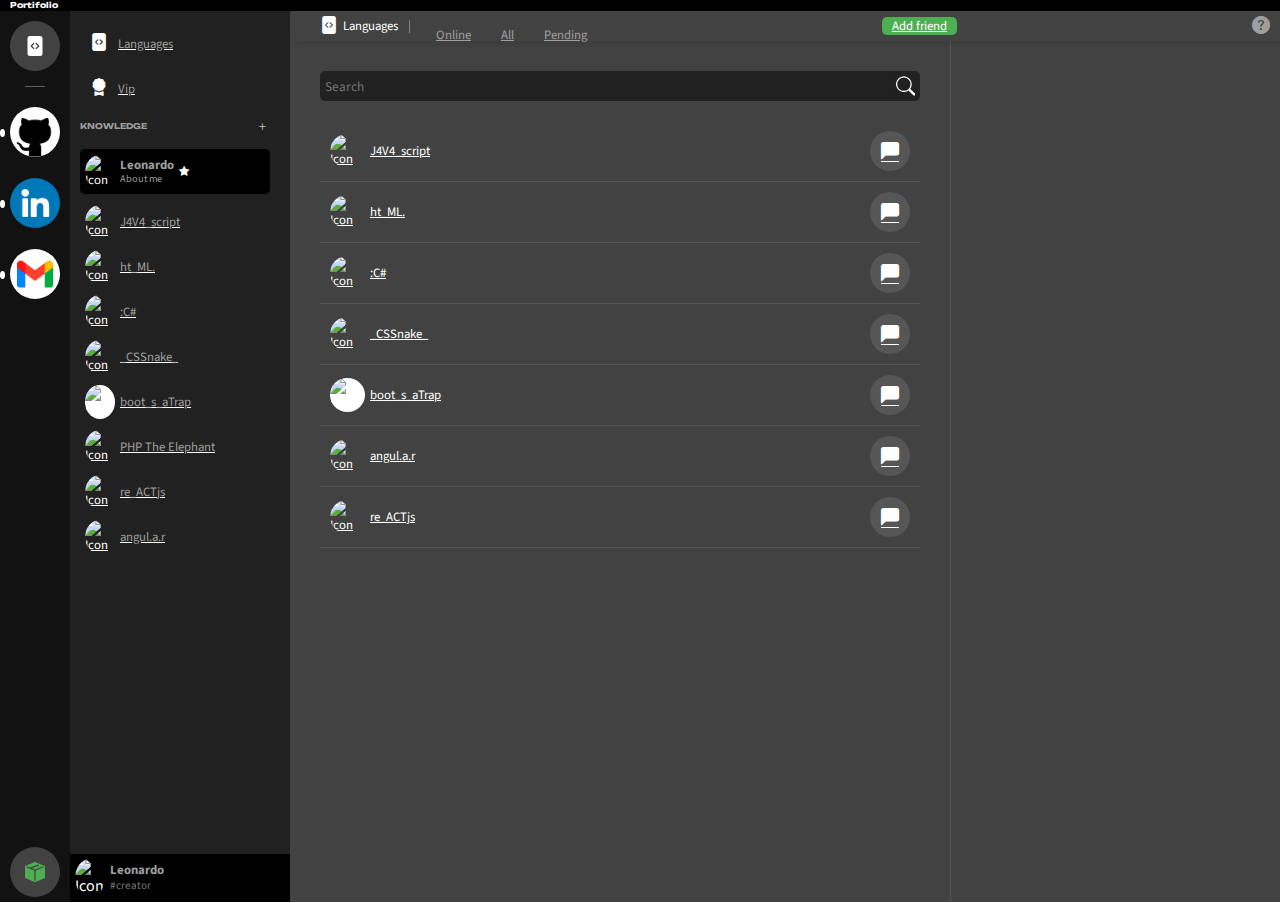
==== commit 251865ea: "Active" ====
--- a/index.html
+++ b/index.html
@@ -155,48 +155,62 @@
 
             <article class="active-languages">
                 <div class="search">
-                    <input type="search" name="search" id="search" placeholder="Search" autocomplete="off" >
+                    <input type="search" name="search" id="searchInput" placeholder="Search" autocomplete="off" oninput="filterNames()">
                     <svg xmlns="http://www.w3.org/2000/svg" width="16" height="16" fill="currentColor" class="bi bi-search" viewBox="0 0 16 16">
                         <path d="M11.742 10.344a6.5 6.5 0 1 0-1.397 1.398h-.001c.03.04.062.078.098.115l3.85 3.85a1 1 0 0 0 1.415-1.414l-3.85-3.85a1.007 1.007 0 0 0-.115-.1zM12 6.5a5.5 5.5 0 1 1-11 0 5.5 5.5 0 0 1 11 0z"/>
                     </svg>
                 </div>
-                <div class="active-list overflow">
+                <div class="active-list overflow" id="namesList">
                     <a href="#" class="item press active-item">
                         <div class="active-item-left">
                             <img src="https://cdn-icons-png.flaticon.com/512/5968/5968292.png" alt="Icon" class="icon">
                             <p>J4V4_script</p>
                         </div>
-                        <a href="active-item-right "><i class="bi bi-chat-left-fill"></i></a>
-                    </a>
-                    <a href="#" class="item press">
-                        <img src="https://cdn-icons-png.flaticon.com/512/1051/1051277.png" alt="Icon" class="icon">
-                        <p>ht_ML.</p>
-                    </a>
-                    <a href="#" class="item press">
-                        <img src="https://cdn-icons-png.flaticon.com/512/6132/6132221.png" alt="Icon" class="icon">
-                        <p>:C#</p>
-                    </a>
-                    <a href="#" class="item press">
-                        <img src="https://cdn-icons-png.flaticon.com/512/732/732190.png" alt="Icon" class="icon">
-                        <p>_CSSnake_</p>
-                    </a>
-                    <a href="#" class="item press">
-                        <img src="https://cdn-icons-png.flaticon.com/512/5968/5968672.png" alt="Icon" class="icon"
+                        <i class=" active-item-right bi bi-chat-left-fill"></i>
+                    </a>
+                    <a href="#" class="item press active-item">
+                        <div class="active-item-left">
+                            <img src="https://cdn-icons-png.flaticon.com/512/1051/1051277.png" alt="Icon" class="icon">
+                            <p>ht_ML.</p>
+                        </div>
+                        <i class=" active-item-right bi bi-chat-left-fill"></i>
+                    </a>
+                    <a href="#" class="item press active-item">
+                        <div class="active-item-left">
+                            <img src="https://cdn-icons-png.flaticon.com/512/6132/6132221.png" alt="Icon" class="icon">
+                            <p>:C#</p>
+                        </div>
+                        <i class=" active-item-right bi bi-chat-left-fill"></i>
+                    </a>
+                    <a href="#" class="item press active-item">
+                        <div class="active-item-left">
+                            <img src="https://cdn-icons-png.flaticon.com/512/732/732190.png" alt="Icon" class="icon">
+                            <p>_CSSnake_</p>
+                        </div>
+                        <i class=" active-item-right bi bi-chat-left-fill"></i>
+                    </a>
+                    <a href="#" class="item press active-item">
+                        <div class="active-item-left">
+                            <img src="https://cdn-icons-png.flaticon.com/512/5968/5968672.png" alt="Icon" class="icon"
                             style="background-color: white;">
-                        <p>boot_s_aTrap</p>
-                    </a>
-                    <a href="#" class="item press">
-                        <img src="https://cdn-icons-png.flaticon.com/512/528/528261.png" alt="Icon" class="icon">
-                        <p>PHP The Elephant</p>
-                    </a>
-                    <a href="#" class="item press">
-                        <img src="https://cdn-icons-png.flaticon.com/512/875/875209.png" alt="Icon" class="icon">
-                        <p>re_ACTjs</p>
-                    </a>
-                    <a href="#" class="item press">
-                        <img src="https://cdn.jsdelivr.net/gh/devicons/devicon/icons/angularjs/angularjs-original.svg"
+                            <p>boot_s_aTrap</p>
+                        </div>
+                        <i class=" active-item-right bi bi-chat-left-fill"></i>
+                    </a>
+                    <a href="#" class="item press active-item">
+                        <div class="active-item-left">
+                            <img src="https://cdn.jsdelivr.net/gh/devicons/devicon/icons/angularjs/angularjs-original.svg"
                             alt="Icon" class="icon">
                         <p>angul.a.r</p>
+                        </div>
+                        <i class=" active-item-right bi bi-chat-left-fill"></i>
+                    </a>
+                    <a href="#" class="item press active-item">
+                        <div class="active-item-left">
+                            <img src="https://cdn-icons-png.flaticon.com/512/875/875209.png" alt="Icon" class="icon">
+                            <p>re_ACTjs</p>
+                        </div>
+                        <i class=" active-item-right bi bi-chat-left-fill"></i>
                     </a>
                 </div>
             </article>
--- a/src/style.css
+++ b/src/style.css
@@ -426,18 +426,18 @@
     transform: scale(.9);
 }
 
-#search:focus {
+#searchInput:focus {
     outline: none;
 }
 
-#search {
+#searchInput {
     border: none;
     border-radius: 5px;
     width: 100%;
     background-color: var(--black-light);
 }
 
-#search::placeholder {
+#searchInput::placeholder {
     border: none;
 }
 
@@ -446,11 +446,14 @@
     justify-content: space-between;
 }
 
+.active-item:hover i {
+    background-color: var(--black-light);
+}
+
 .active-item-left {
     display: flex;
     align-items: center;
 }
-
 
 .active-item-right{
     display: flex;
@@ -461,6 +464,7 @@
     border-radius: 50%;
     background-color: var(--grey-light);
 }
+
 
 .active-languages .item {
     display: flex;
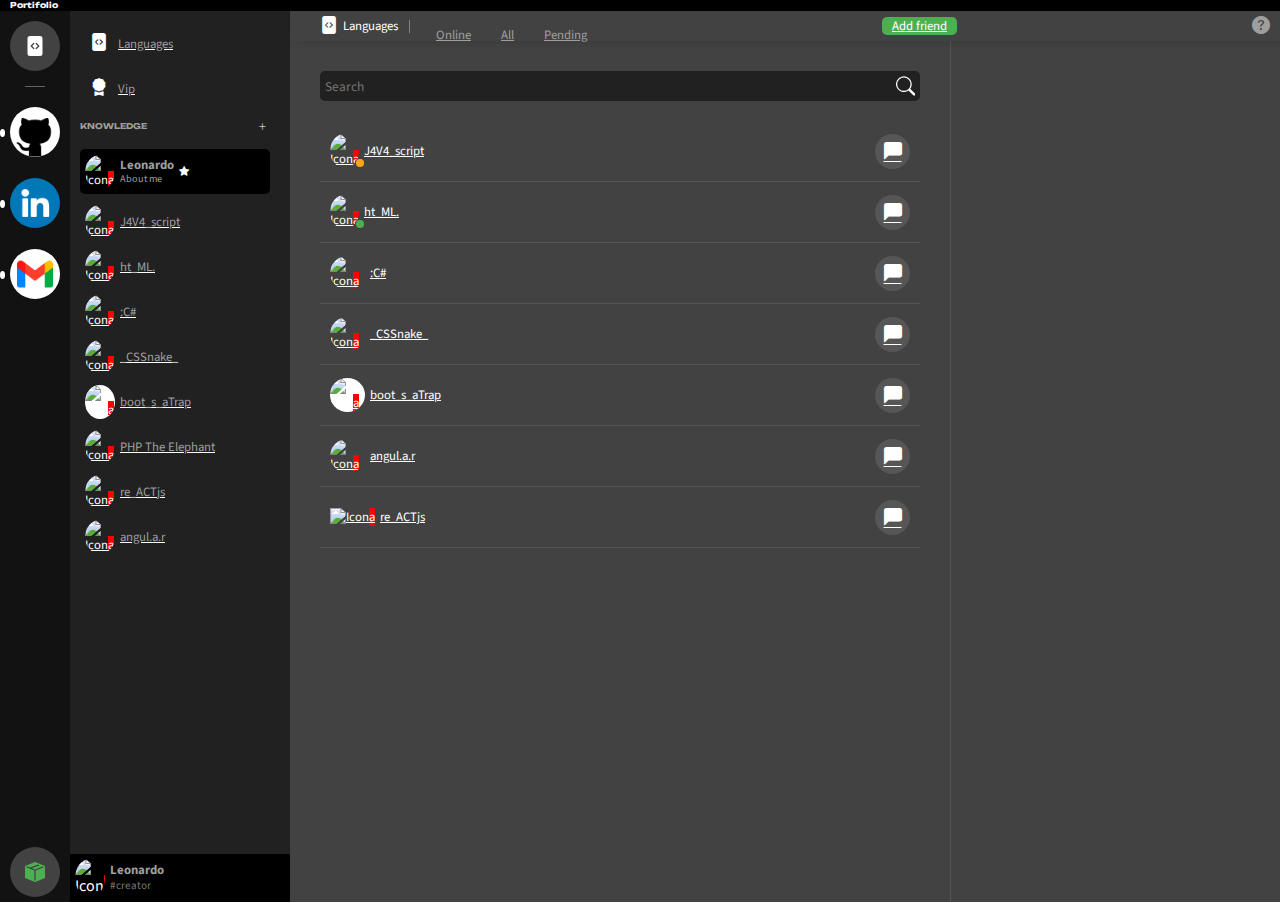
==== commit e2bd8c1b: "active icons" ====
--- a/index.html
+++ b/index.html
@@ -6,7 +6,7 @@
     <meta http-equiv="X-UA-Compatible" content="IE=edge">
     <meta name="viewport" content="width=device-width, initial-scale=1.0">
     <link rel="stylesheet" href="https://stackpath.bootstrapcdn.com/bootstrap/4.1.3/css/bootstrap.min.css"
-        integrity="sha384-MCw98/SFnGE8fJT3GXwEOngsV7Zt27NXFoaoApmYm81iuXoPkFOJwJ8ERdknLPMO" crossorigin="anonymous">
+    integrity="sha384-MCw98/SFnGE8fJT3GXwEOngsV7Zt27NXFoaoApmYm81iuXoPkFOJwJ8ERdknLPMO" crossorigin="anonymous">
     <link rel="stylesheet" href="https://cdn.jsdelivr.net/npm/bootstrap-icons@1.10.3/font/bootstrap-icons.css">
     <link rel="preconnect" href="https://fonts.googleapis.com">
     <link rel="preconnect" href="https://fonts.gstatic.com" crossorigin>
@@ -162,15 +162,21 @@
                 </div>
                 <div class="active-list overflow" id="namesList">
                     <a href="#" class="item press active-item">
-                        <div class="active-item-left">
-                            <img src="https://cdn-icons-png.flaticon.com/512/5968/5968292.png" alt="Icon" class="icon">
+                        <div class="active-item-left icon idle">
+                            <img src="https://cdn-icons-png.flaticon.com/512/5968/5968292.png" alt="Icon">
+                            <div class="indicator">
+                                <div class="status"></div>
+                            </div>
                             <p>J4V4_script</p>
                         </div>
                         <i class=" active-item-right bi bi-chat-left-fill"></i>
                     </a>
                     <a href="#" class="item press active-item">
-                        <div class="active-item-left">
-                            <img src="https://cdn-icons-png.flaticon.com/512/1051/1051277.png" alt="Icon" class="icon">
+                        <div class="active-item-left icon online">
+                            <img src="https://cdn-icons-png.flaticon.com/512/1051/1051277.png" alt="Icon">
+                            <div class="indicator">
+                                <div class="status"></div>
+                            </div>
                             <p>ht_ML.</p>
                         </div>
                         <i class=" active-item-right bi bi-chat-left-fill"></i>
@@ -207,7 +213,9 @@
                     </a>
                     <a href="#" class="item press active-item">
                         <div class="active-item-left">
-                            <img src="https://cdn-icons-png.flaticon.com/512/875/875209.png" alt="Icon" class="icon">
+                            <div class="status">
+                                <img src="https://cdn-icons-png.flaticon.com/512/875/875209.png" alt="Icon">
+                            </div>
                             <p>re_ACTjs</p>
                         </div>
                         <i class=" active-item-right bi bi-chat-left-fill"></i>
--- a/src/style.css
+++ b/src/style.css
@@ -17,10 +17,11 @@
     --black-light:    #212121;
     --grey-dark:      #424242;
     --grey-light:     #9e9e9e39;
-    --blue:           #0077b7;
+    --yellow:         #faa61a;
     --green-dark:     #346936;
     --green:          #4caf50;
     --green-press:    #50bb54;
+    --blue:           #0077b7;
     --white-dark:     #9e9e9e;
     --white:          #ffffff;
 }
@@ -68,9 +69,54 @@
 }
 
 /* ICONS */
-.icon {
+.icon{
+    position: relative;
     border-radius: 50%;
     width: 30px;
+}
+
+.icon img {
+    width: 100%;
+    height: 100%;
+    border-radius: inherit;
+}
+
+.icon .indicator {
+    position: absolute;
+    top: 100%;
+    left: 100%;
+    transform: translate(-10px, -10px);
+    width: 10px;
+    height: 10px;
+    border-radius: inherit;
+    background: var(--grey-dark);
+    overflow: hidden;
+    display: grid;
+    place-items: center;
+}
+
+.icon .indicator .status {
+    width: 7.5px;
+    height: 7.5px;
+    border-radius: inherit;
+}
+
+.icon.online .indicator .status{
+    background: var(--green);
+}
+
+.icon.idle .indicator .status {
+    background-color: var(--yellow);
+}
+
+.icon.idle .indicator .status::after {
+    background: var(--grey-dark);
+    width: 7px;
+    height: 7px;
+    border-radius: inherit;
+    top: 0;
+    left: 0;
+    transform: none;
 }
 
 .bi {
@@ -455,16 +501,27 @@
     align-items: center;
 }
 
+img::after {
+    content: 'a';
+    position: relative;
+    width: 10px;
+    height: 10px;
+    background-color: red;
+}
+
+.status img {
+    width: 35px;
+}
+
 .active-item-right{
     display: flex;
     justify-content: center;
     align-items: center;
-    width: 40px;
-    height: 40px;
+    width: 35px;
+    height: 35px;
     border-radius: 50%;
     background-color: var(--grey-light);
 }
-
 
 .active-languages .item {
     display: flex;
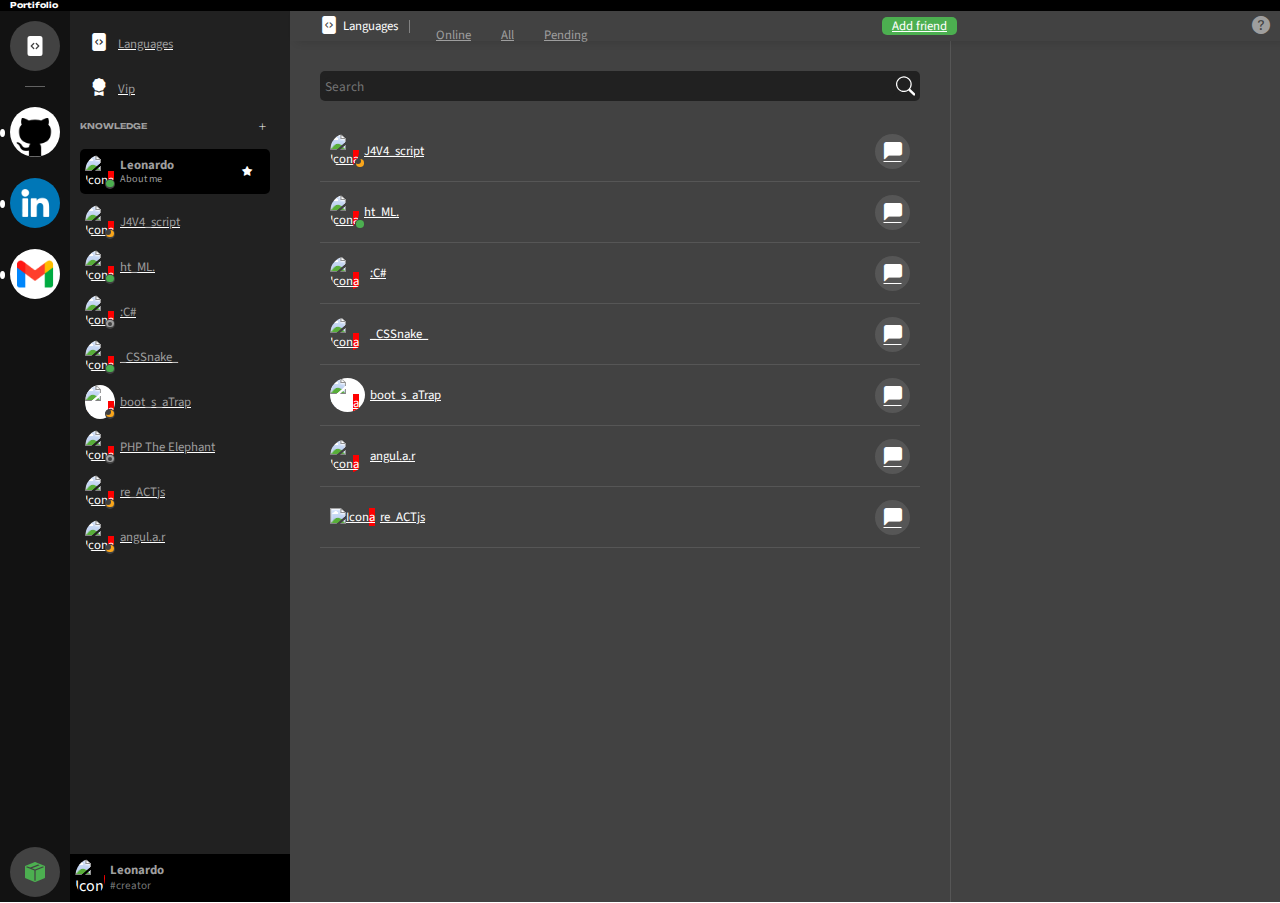
==== commit ef28412c: "status languages" ====
--- a/index.html
+++ b/index.html
@@ -74,7 +74,12 @@
             </article>
             <article class="overflow languages-list">
                 <div class="item press portifolio">
-                    <img src="https://avatars.githubusercontent.com/u/76859490?v=4" alt="Icon" class="icon">
+                    <div class="icon online">
+                        <img src="https://avatars.githubusercontent.com/u/76859490?v=4" alt="Icon" class="icon">
+                        <div class="indicator">
+                            <div class="status"></div>
+                        </div>
+                    </div>
                     <div class="name">
                         <p id="name">Leonardo</p>
                         <p id="aboutme">About me</p>
@@ -83,37 +88,77 @@
                 </div>
                 <div class="languages-users">
                     <a href="#" class="item press">
-                        <img src="https://cdn-icons-png.flaticon.com/512/5968/5968292.png" alt="Icon" class="icon">
+                        <div class="icon idle">
+                            <img src="https://cdn-icons-png.flaticon.com/512/5968/5968292.png" alt="Icon">
+                            <div class="indicator">
+                                <div class="status"></div>
+                            </div>
+                        </div>
                         <p>J4V4_script</p>
                     </a>
                     <a href="#" class="item press">
-                        <img src="https://cdn-icons-png.flaticon.com/512/1051/1051277.png" alt="Icon" class="icon">
+                        <div class="icon online">
+                            <img src="https://cdn-icons-png.flaticon.com/512/1051/1051277.png" alt="Icon" class="icon">
+                            <div class="indicator">
+                                <div class="status"></div>
+                            </div>
+                        </div>
                         <p>ht_ML.</p>
                     </a>
                     <a href="#" class="item press">
-                        <img src="https://cdn-icons-png.flaticon.com/512/6132/6132221.png" alt="Icon" class="icon">
+                        <div class="icon off">
+                            <img src="https://cdn-icons-png.flaticon.com/512/6132/6132221.png" alt="Icon" class="icon">
+                            <div class="indicator">
+                                <div class="status"></div>
+                            </div>
+                        </div>
                         <p>:C#</p>
                     </a>
                     <a href="#" class="item press">
-                        <img src="https://cdn-icons-png.flaticon.com/512/732/732190.png" alt="Icon" class="icon">
+                        <div class="icon online">
+                            <img src="https://cdn-icons-png.flaticon.com/512/732/732190.png" alt="Icon" class="icon">
+                            <div class="indicator">
+                                <div class="status"></div>
+                            </div>
+                        </div>
                         <p>_CSSnake_</p>
                     </a>
                     <a href="#" class="item press">
-                        <img src="https://cdn-icons-png.flaticon.com/512/5968/5968672.png" alt="Icon" class="icon"
-                            style="background-color: white;">
+                        <div class="icon idle">
+                            <img src="https://cdn-icons-png.flaticon.com/512/5968/5968672.png" alt="Icon" class="icon"
+                                style="background-color: white;">
+                            <div class="indicator">
+                                <div class="status"></div>
+                            </div>
+                        </div>
                         <p>boot_s_aTrap</p>
                     </a>
                     <a href="#" class="item press">
-                        <img src="https://cdn-icons-png.flaticon.com/512/528/528261.png" alt="Icon" class="icon">
+                        <div class="icon off">
+                            <img src="https://cdn-icons-png.flaticon.com/512/528/528261.png" alt="Icon" class="icon">
+                            <div class="indicator">
+                                <div class="status"></div>
+                            </div>
+                        </div>
                         <p>PHP The Elephant</p>
                     </a>
                     <a href="#" class="item press">
-                        <img src="https://cdn-icons-png.flaticon.com/512/875/875209.png" alt="Icon" class="icon">
+                        <div class="icon idle">
+                            <img src="https://cdn-icons-png.flaticon.com/512/875/875209.png" alt="Icon" class="icon">
+                            <div class="indicator">
+                                <div class="status"></div>
+                            </div>
+                        </div>
                         <p>re_ACTjs</p>
                     </a>
                     <a href="#" class="item press">
-                        <img src="https://cdn.jsdelivr.net/gh/devicons/devicon/icons/angularjs/angularjs-original.svg"
-                            alt="Icon" class="icon">
+                        <div class="icon idle">
+                            <img src="https://cdn.jsdelivr.net/gh/devicons/devicon/icons/angularjs/angularjs-original.svg"
+                                alt="Icon" class="icon">
+                            <div class="indicator">
+                                <div class="status"></div>
+                            </div>
+                        </div>
                         <p>angul.a.r</p>
                     </a>
                 </div>
--- a/src/style.css
+++ b/src/style.css
@@ -101,6 +101,14 @@
     border-radius: inherit;
 }
 
+.icon .indicator .status::after {
+    content: '';
+    position: absolute;
+    top: 50%;
+    left: 50%;
+    transform: translate(-50%, -50%);
+}
+
 .icon.online .indicator .status{
     background: var(--green);
 }
@@ -111,13 +119,25 @@
 
 .icon.idle .indicator .status::after {
     background: var(--grey-dark);
-    width: 7px;
-    height: 7px;
+    width: 6px;
+    height: 6px;
     border-radius: inherit;
     top: 0;
     left: 0;
     transform: none;
 }
+
+.icon.off .indicator .status{
+    background: var(--white-dark);
+}
+
+.icon.off .indicator .status::after {
+    background: var(--grey-dark);
+    width: 4px;
+    height: 4px;
+    border-radius: inherit;
+}
+
 
 .bi {
     font-size: 18px;
@@ -296,6 +316,7 @@
 .portifolio {
     display: flex;
     position: absolute;
+    z-index: 1;
     width: 190px;
     border-radius: 5px;
     background-color: var(--black);
@@ -328,11 +349,11 @@
 .bi-star-fill {
     transition: 1s;
     font-size: .8em;
+    margin-left: 35%;
 }
 
 .portifolio:hover .bi-star-fill{
     transition: .8s;
-    margin: 0 35%;
     transform: rotate(.2turn) scale(2);
     color: yellow;
 }
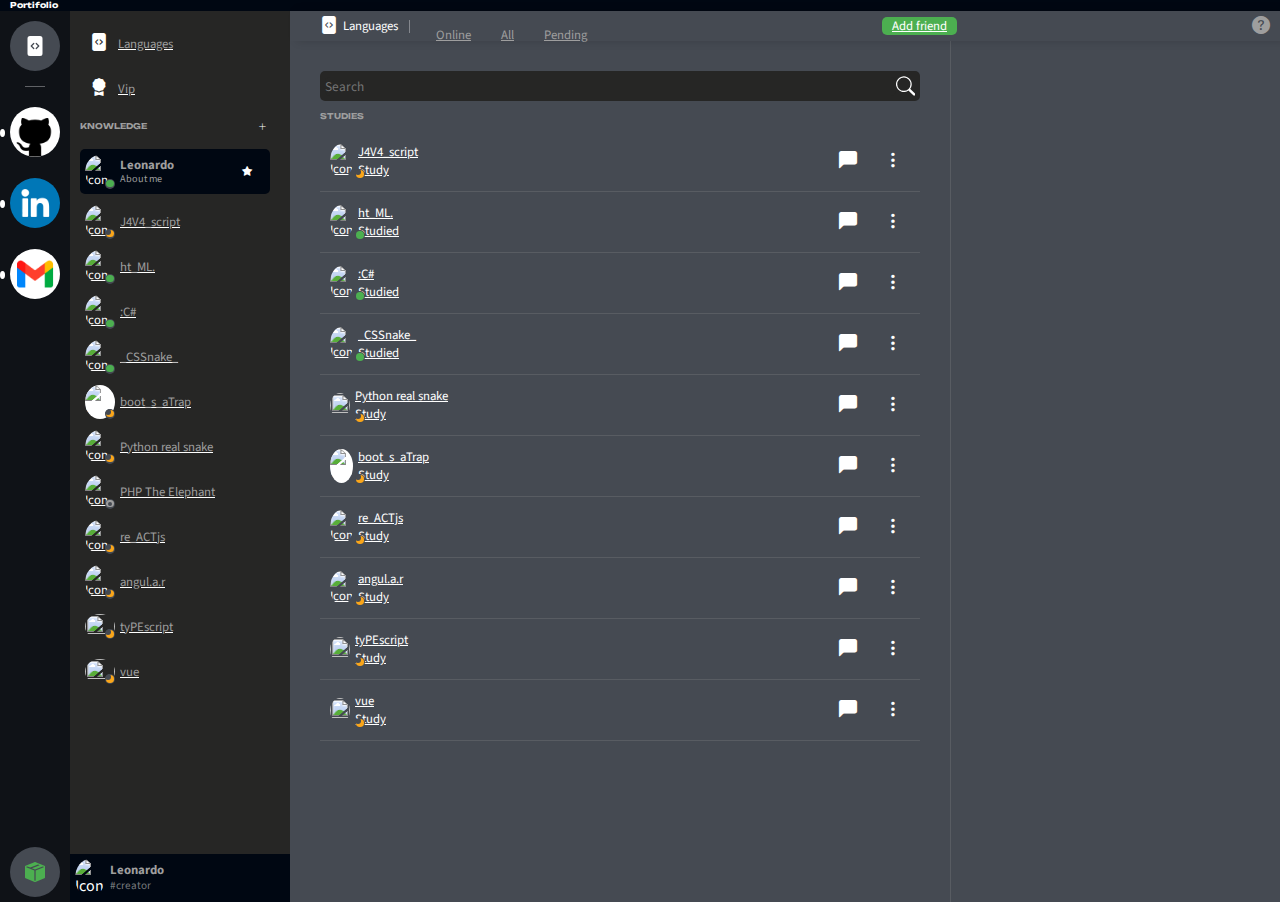
==== commit 16ed2e21: "Active" ====
--- a/index.html
+++ b/index.html
@@ -70,7 +70,7 @@
                     <i class="bi bi-award-fill"></i>
                     <p>Vip</p>
                 </a>
-                <h1 class="knowledge">KNOWLEDGE<i class="bi bi-plus-lg"></i></h1>
+                <h1 class="title">KNOWLEDGE<i class="bi bi-plus-lg"></i></h1>
             </article>
             <article class="overflow languages-list">
                 <div class="item press portifolio">
@@ -106,7 +106,7 @@
                         <p>ht_ML.</p>
                     </a>
                     <a href="#" class="item press">
-                        <div class="icon off">
+                        <div class="icon online">
                             <img src="https://cdn-icons-png.flaticon.com/512/6132/6132221.png" alt="Icon" class="icon">
                             <div class="indicator">
                                 <div class="status"></div>
@@ -134,8 +134,17 @@
                         <p>boot_s_aTrap</p>
                     </a>
                     <a href="#" class="item press">
+                        <div class="icon idle">
+                            <img src="https://cdn-icons-png.flaticon.com/512/5968/5968292.png" alt="Icon">
+                            <div class="indicator">
+                                <div class="status"></div>
+                            </div>
+                        </div>
+                        <p>Python real snake</p>
+                    </a>
+                    <a href="#" class="item press">
                         <div class="icon off">
-                            <img src="https://cdn-icons-png.flaticon.com/512/528/528261.png" alt="Icon" class="icon">
+                            <img src="https://cdn-icons-png.flaticon.com/512/528/528261.png" alt="Icon" >
                             <div class="indicator">
                                 <div class="status"></div>
                             </div>
@@ -144,7 +153,7 @@
                     </a>
                     <a href="#" class="item press">
                         <div class="icon idle">
-                            <img src="https://cdn-icons-png.flaticon.com/512/875/875209.png" alt="Icon" class="icon">
+                            <img src="https://cdn-icons-png.flaticon.com/512/875/875209.png" alt="Icon" >
                             <div class="indicator">
                                 <div class="status"></div>
                             </div>
@@ -154,12 +163,30 @@
                     <a href="#" class="item press">
                         <div class="icon idle">
                             <img src="https://cdn.jsdelivr.net/gh/devicons/devicon/icons/angularjs/angularjs-original.svg"
-                                alt="Icon" class="icon">
+                            alt="Icon">
                             <div class="indicator">
                                 <div class="status"></div>
                             </div>
                         </div>
                         <p>angul.a.r</p>
+                    </a>
+                    <a href="#" class="item press">
+                        <div class="icon idle">
+                            <img src="https://cdn.jsdelivr.net/gh/devicons/devicon/icons/typescript/typescript-original.svg" />
+                            <div class="indicator">
+                                <div class="status"></div>
+                            </div>
+                        </div>
+                        <p>tyPEscript</p>
+                    </a>
+                    <a href="#" class="item press">
+                        <div class="icon idle">                
+                            <img src="https://cdn.jsdelivr.net/gh/devicons/devicon/icons/vuejs/vuejs-original.svg" />
+                            <div class="indicator">
+                                <div class="status"></div>
+                            </div>
+                        </div>
+                        <p>vue</p>
                     </a>
                 </div>
             </article>
@@ -205,65 +232,225 @@
                         <path d="M11.742 10.344a6.5 6.5 0 1 0-1.397 1.398h-.001c.03.04.062.078.098.115l3.85 3.85a1 1 0 0 0 1.415-1.414l-3.85-3.85a1.007 1.007 0 0 0-.115-.1zM12 6.5a5.5 5.5 0 1 1-11 0 5.5 5.5 0 0 1 11 0z"/>
                     </svg>
                 </div>
+                <h1 class="title" id="studies">STUDIES</h1>
                 <div class="active-list overflow" id="namesList">
                     <a href="#" class="item press active-item">
-                        <div class="active-item-left icon idle">
+                        <div class="icon idle active-item-left">
                             <img src="https://cdn-icons-png.flaticon.com/512/5968/5968292.png" alt="Icon">
                             <div class="indicator">
                                 <div class="status"></div>
                             </div>
-                            <p>J4V4_script</p>
-                        </div>
-                        <i class=" active-item-right bi bi-chat-left-fill"></i>
-                    </a>
-                    <a href="#" class="item press active-item">
-                        <div class="active-item-left icon online">
-                            <img src="https://cdn-icons-png.flaticon.com/512/1051/1051277.png" alt="Icon">
-                            <div class="indicator">
-                                <div class="status"></div>
-                            </div>
-                            <p>ht_ML.</p>
-                        </div>
-                        <i class=" active-item-right bi bi-chat-left-fill"></i>
-                    </a>
-                    <a href="#" class="item press active-item">
-                        <div class="active-item-left">
+                            <div class="active-info">
+                                <p>J4V4_script</p>
+                                <p>Study</p>
+                            </div>                          
+                        </div>
+                        <div class="active-icon ">
+                            <div class="active-item-right" data-placement="bottom"
+                            title="Message" data-bs-toggle="tooltip" data-bs-placement="right"">
+                                <i class="bi bi-chat-left-fill"></i>
+                            </div>
+                            <div class="active-item-right" data-placement="bottom"
+                            title="More" data-bs-toggle="tooltip" data-bs-placement="right">
+                                <i class="bi bi-three-dots-vertical"></i>
+                            </div>
+                        </div>
+                    </a>
+                    <a href="#" class="item press active-item">
+                        <div class="icon online active-item-left">
+                            <img src="https://cdn-icons-png.flaticon.com/512/1051/1051277.png" alt="Icon" class="icon">
+                            <div class="indicator">
+                                <div class="status"></div>
+                            </div>
+                            <div class="active-info">
+                                <p>ht_ML.</p>
+                                <p>Studied</p>
+                            </div>
+                        </div>
+                        <div class="active-icon ">
+                            <div class="active-item-right" data-placement="bottom"
+                            title="Message" data-bs-toggle="tooltip" data-bs-placement="right"">
+                                <i class="bi bi-chat-left-fill"></i>
+                            </div>
+                            <div class="active-item-right" data-placement="bottom"
+                            title="More" data-bs-toggle="tooltip" data-bs-placement="right">
+                                <i class="bi bi-three-dots-vertical"></i>
+                            </div>
+                        </div>
+                    </a>
+                    <a href="#" class="item press active-item">
+                        <div class="icon online active-item-left">
                             <img src="https://cdn-icons-png.flaticon.com/512/6132/6132221.png" alt="Icon" class="icon">
-                            <p>:C#</p>
-                        </div>
-                        <i class=" active-item-right bi bi-chat-left-fill"></i>
-                    </a>
-                    <a href="#" class="item press active-item">
-                        <div class="active-item-left">
+                            <div class="indicator">
+                                <div class="status"></div>
+                            </div>
+                            <div class="active-info">
+                                <p>:C#</p>
+                                <p>Studied</p>
+                            </div>
+                        </div>
+                        <div class="active-icon ">
+                            <div class="active-item-right" data-placement="bottom"
+                            title="Message" data-bs-toggle="tooltip" data-bs-placement="right"">
+                                <i class="bi bi-chat-left-fill"></i>
+                            </div>
+                            <div class="active-item-right" data-placement="bottom"
+                            title="More" data-bs-toggle="tooltip" data-bs-placement="right">
+                                <i class="bi bi-three-dots-vertical"></i>
+                            </div>
+                        </div>
+                    </a>
+                    <a href="#" class="item press active-item">
+                        <div class="icon online active-item-left">
                             <img src="https://cdn-icons-png.flaticon.com/512/732/732190.png" alt="Icon" class="icon">
-                            <p>_CSSnake_</p>
-                        </div>
-                        <i class=" active-item-right bi bi-chat-left-fill"></i>
-                    </a>
-                    <a href="#" class="item press active-item">
-                        <div class="active-item-left">
+                            <div class="indicator">
+                                <div class="status"></div>
+                            </div>
+                            <div class="active-info">
+                                <p>_CSSnake_</p>
+                                <p>Studied</p>
+                            </div>
+                        </div>
+                        <div class="active-icon ">
+                            <div class="active-item-right" data-placement="bottom"
+                            title="Message" data-bs-toggle="tooltip" data-bs-placement="right"">
+                                <i class="bi bi-chat-left-fill"></i>
+                            </div>
+                            <div class="active-item-right" data-placement="bottom"
+                            title="More" data-bs-toggle="tooltip" data-bs-placement="right">
+                                <i class="bi bi-three-dots-vertical"></i>
+                            </div>
+                        </div>
+                    </a>
+                    <a href="#" class="item press active-item">
+                        <div class="icon idle active-item-left">                
+                            <img src="https://cdn.jsdelivr.net/gh/devicons/devicon/icons/python/python-original.svg" />
+                            <div class="indicator">
+                                <div class="status"></div>
+                            </div>
+                            <div class="active-info">
+                                <p>Python real snake</p>
+                                <p>Study</p>
+                            </div>
+                        </div>
+                        <div class="active-icon ">
+                            <div class="active-item-right" data-placement="bottom"
+                            title="Message" data-bs-toggle="tooltip" data-bs-placement="right"">
+                                <i class="bi bi-chat-left-fill"></i>
+                            </div>
+                            <div class="active-item-right" data-placement="bottom"
+                            title="More" data-bs-toggle="tooltip" data-bs-placement="right">
+                                <i class="bi bi-three-dots-vertical"></i>
+                            </div>
+                        </div>
+                    </a>
+                    <a href="#" class="item press active-item">
+                        <div class="icon idle active-item-left">
                             <img src="https://cdn-icons-png.flaticon.com/512/5968/5968672.png" alt="Icon" class="icon"
-                            style="background-color: white;">
-                            <p>boot_s_aTrap</p>
-                        </div>
-                        <i class=" active-item-right bi bi-chat-left-fill"></i>
-                    </a>
-                    <a href="#" class="item press active-item">
-                        <div class="active-item-left">
+                                style="background-color: white;">
+                            <div class="indicator">
+                                <div class="status"></div>
+                            </div>
+                            <div class="active-info">
+                                <p>boot_s_aTrap</p>
+                                <p>Study</p>
+                            </div>
+                        </div>
+                        <div class="active-icon">
+                            <div class="active-item-right">
+                                <i class="bi bi-chat-left-fill"></i>
+                            </div>
+                            <div class="active-item-right">
+                                <i class="bi bi-three-dots-vertical"></i>
+                            </div>
+                        </div>
+                    </a>
+                    <a href="#" class="item press active-item">
+                        <div class="icon idle active-item-left">
+                            <img src="https://cdn-icons-png.flaticon.com/512/875/875209.png" alt="Icon" >
+                            <div class="indicator">
+                                <div class="status"></div>
+                            </div>
+                            <div class="active-info">
+                                <p>re_ACTjs</p>
+                                <p>Study</p>
+                            </div>
+                        </div>
+                        <div class="active-icon">
+                            <div class="active-item-right">
+                                <i class="bi bi-chat-left-fill"></i>
+                            </div>
+                            <div class="active-item-right">
+                                <i class="bi bi-three-dots-vertical"></i>
+                            </div>
+                        </div>
+                    </a>
+                    <a href="#" class="item press active-item">
+                        <div class="icon idle active-item-left">
                             <img src="https://cdn.jsdelivr.net/gh/devicons/devicon/icons/angularjs/angularjs-original.svg"
-                            alt="Icon" class="icon">
-                        <p>angul.a.r</p>
-                        </div>
-                        <i class=" active-item-right bi bi-chat-left-fill"></i>
-                    </a>
-                    <a href="#" class="item press active-item">
-                        <div class="active-item-left">
-                            <div class="status">
-                                <img src="https://cdn-icons-png.flaticon.com/512/875/875209.png" alt="Icon">
-                            </div>
-                            <p>re_ACTjs</p>
-                        </div>
-                        <i class=" active-item-right bi bi-chat-left-fill"></i>
+                            alt="Icon">
+                            <div class="indicator">
+                                <div class="status"></div>
+                            </div>
+                            <div class="active-info">
+                                <p>angul.a.r</p>
+                                <p>Study</p>
+                            </div>
+                        </div>
+                        <div class="active-icon ">
+                            <div class="active-item-right" data-placement="bottom"
+                            title="Message" data-bs-toggle="tooltip" data-bs-placement="right"">
+                                <i class="bi bi-chat-left-fill"></i>
+                            </div>
+                            <div class="active-item-right" data-placement="bottom"
+                            title="More" data-bs-toggle="tooltip" data-bs-placement="right">
+                                <i class="bi bi-three-dots-vertical"></i>
+                            </div>
+                        </div>
+                    </a>
+                    <a href="#" class="item press active-item">
+                        <div class="icon idle active-item-left">
+                            <img src="https://cdn.jsdelivr.net/gh/devicons/devicon/icons/typescript/typescript-original.svg" />
+                            <div class="indicator">
+                                <div class="status"></div>
+                            </div>
+                            <div class="active-info">
+                                <p>tyPEscript</p>
+                                <p>Study</p>
+                            </div>
+                        </div>
+                        <div class="active-icon ">
+                            <div class="active-item-right" data-placement="bottom"
+                            title="Message" data-bs-toggle="tooltip" data-bs-placement="right"">
+                                <i class="bi bi-chat-left-fill"></i>
+                            </div>
+                            <div class="active-item-right" data-placement="bottom"
+                            title="More" data-bs-toggle="tooltip" data-bs-placement="right">
+                                <i class="bi bi-three-dots-vertical"></i>
+                            </div>
+                        </div>
+                    </a>
+                    <a href="#" class="item press active-item">
+                        <div class="icon idle active-item-left">                
+                            <img src="https://cdn.jsdelivr.net/gh/devicons/devicon/icons/vuejs/vuejs-original.svg" />
+                            <div class="indicator">
+                                <div class="status"></div>
+                            </div>
+                            <div class="active-info">
+                                <p>vue</p>
+                                <p>Study</p>
+                            </div>
+                        </div>
+                        <div class="active-icon ">
+                            <div class="active-item-right" data-placement="bottom"
+                            title="Message" data-bs-toggle="tooltip" data-bs-placement="right"">
+                                <i class="bi bi-chat-left-fill"></i>
+                            </div>
+                            <div class="active-item-right" data-placement="bottom"
+                            title="More" data-bs-toggle="tooltip" data-bs-placement="right">
+                                <i class="bi bi-three-dots-vertical"></i>
+                            </div>
+                        </div>
                     </a>
                 </div>
             </article>
--- a/src/style.css
+++ b/src/style.css
@@ -11,19 +11,18 @@
 
 /* COLORS */
 :root {
-    --black:          #000000;
-    --black-lessdark: #161616;
-    --black-darklight:#121212;
-    --black-light:    #212121;
-    --grey-dark:      #424242;
+    --black:          #000712;
+    --black-darklight:#0F1217;
+    --black-light:    #262625;
+    --grey-dark:      #454A52;
     --grey-light:     #9e9e9e39;
+    --white-dark:     #9e9e9e;
+    --white:          #ffffff;
     --yellow:         #faa61a;
     --green-dark:     #346936;
     --green:          #4caf50;
     --green-press:    #50bb54;
     --blue:           #0077b7;
-    --white-dark:     #9e9e9e;
-    --white:          #ffffff;
 }
 
 /* ---------------GLOBAL CONFIGS---------------- */
@@ -41,7 +40,6 @@
 
 /* OVERFLOW */
 .overflow {
-    max-height: 66vh;
     overflow-y: scroll;
 }
 
@@ -230,7 +228,7 @@
 }
 
 .linkedin {
-    background-color: #0077b7;
+    background-color: var(--blue);
 }
 
 .gmail {
@@ -282,8 +280,15 @@
     margin-left: 10px;
 }
 
-/* KNOWLEDGE */
-.languages .knowledge {
+/* TITLE */
+.title {
+    font-size: .5em;
+    margin: 10px 0;
+    font-family: 'Unbounded', Arial, Helvetica, sans-serif ,cursive;
+    color: var(--white-dark);
+}
+
+.languages .title {
     display: flex;
     justify-content: space-between;
 
@@ -295,7 +300,7 @@
     cursor: pointer;
 }
 
-.languages .knowledge:hover {
+.languages .title:hover {
     color: var(--white);
 }
 
@@ -391,8 +396,6 @@
     display: grid;
     grid-template-columns: 2fr 1fr;
     grid-template-rows: 30px 1fr;
-    
-    max-width: 100vw;
 
     grid-row: 2;
     grid-column: 3;
@@ -476,7 +479,6 @@
     align-items: center;
     justify-content: space-between;
 
-    margin-bottom: 20px;
     padding: 5px;
     
     border-radius: 5px;
@@ -508,12 +510,16 @@
     border: none;
 }
 
+.active-list {
+    max-height: 70vh;
+}
+
 .active-item {
     display: flex;
     justify-content: space-between;
 }
 
-.active-item:hover i {
+.active-item:hover .active-item-right {
     background-color: var(--black-light);
 }
 
@@ -522,27 +528,44 @@
     align-items: center;
 }
 
-img::after {
-    content: 'a';
-    position: relative;
-    width: 10px;
-    height: 10px;
-    background-color: red;
-}
-
-.status img {
-    width: 35px;
+.active-item-left p {
+    min-width: 200px;
 }
 
 .active-item-right{
     display: flex;
     justify-content: center;
     align-items: center;
+    border-radius: 50%;
     width: 35px;
     height: 35px;
-    border-radius: 50%;
+    
+}
+
+.active-icon {
+    display: flex;
+    gap: 10px;
+}
+
+/*. active-item-right #msg {
+    display: flex;
+    justify-content: center;
+    align-items: center;
+    width: 35px;
+    height: 35px;
+    border-radius: inherit;
     background-color: var(--grey-light);
 }
+
+.active-item-right #msg {
+    display: flex;
+    justify-content: center;
+    align-items: center;
+    width: 35px;
+    height: 35px;
+    border-radius: inherit;
+    background-color: var(--grey-light);
+} */
 
 .active-languages .item {
     display: flex;
